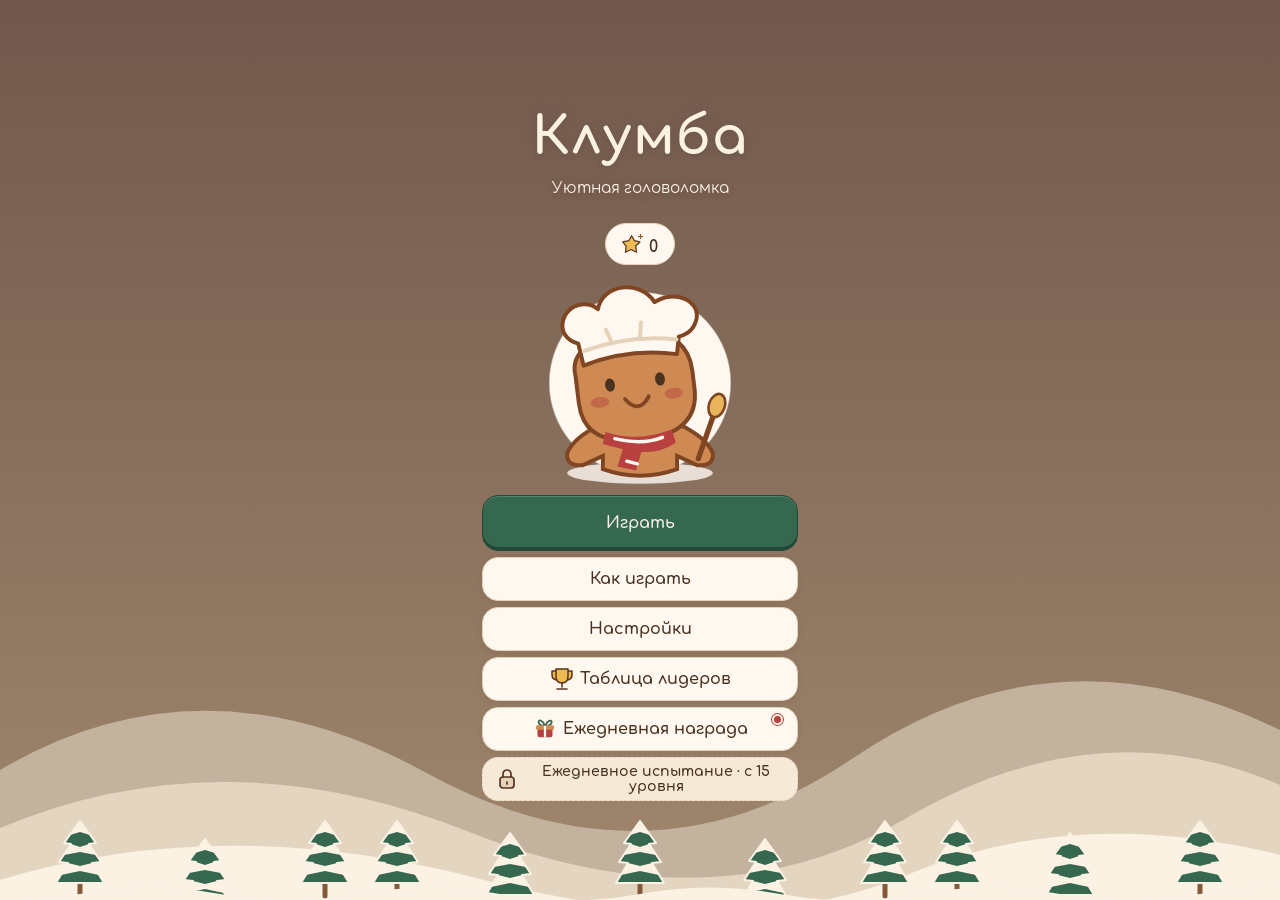
==== index.html @ c5d68493 "Stamp asset version" ====
<!doctype html>
<html lang="ru">
<head>
<meta charset="utf-8">
<meta name="viewport" content="width=device-width, initial-scale=1, maximum-scale=1, user-scalable=no, viewport-fit=cover">
<title>Клумба: цветочная головоломка</title>
<link rel="stylesheet" href="css/style.css?v=20261118-1413">
<link rel="stylesheet" href="css/winter-ornaments.css?v=20261118-1413">
<link rel="stylesheet" href="css/winter-popups.css?v=20261118-1413">
<link rel="stylesheet" href="css/daily-gift.css?v=20261118-1413">
<link rel="stylesheet" href="css/winter-win.css?v=20261118-1413">
</head>
<body>
<div id="app">
  <div class="ambient-particles" id="ambientParticles" aria-hidden="true"></div>
  <div class="winter-decor" id="winterDecor" aria-hidden="true">
    <div class="snow-drift"></div>
    <svg class="fir-tree fir-tree-left" viewBox="0 0 48 72">
      <rect x="21" y="60" width="6" height="12" fill="#6b4a33"/>
      <path d="M24 6 L40 30 L32 30 L44 50 L34 50 L46 64 L2 64 L14 50 L4 50 L16 30 L8 30 Z" fill="#3f7a52"/>
      <circle cx="18" cy="34" r="2.2" fill="#fbf2e4"/>
      <circle cx="30" cy="44" r="2.2" fill="#fbf2e4"/>
      <circle cx="14" cy="52" r="2.2" fill="#fbf2e4"/>
      <circle cx="34" cy="56" r="2.2" fill="#fbf2e4"/>
    </svg>
    <svg class="fir-tree fir-tree-right" viewBox="0 0 48 72">
      <rect x="21" y="60" width="6" height="12" fill="#6b4a33"/>
      <path d="M24 6 L40 30 L32 30 L44 50 L34 50 L46 64 L2 64 L14 50 L4 50 L16 30 L8 30 Z" fill="#3f7a52"/>
      <circle cx="30" cy="34" r="2.2" fill="#fbf2e4"/>
      <circle cx="18" cy="44" r="2.2" fill="#fbf2e4"/>
      <circle cx="34" cy="52" r="2.2" fill="#fbf2e4"/>
      <circle cx="14" cy="56" r="2.2" fill="#fbf2e4"/>
    </svg>
  </div>
  <div class="screen loading-screen" id="loadingScreen">
    <div class="loading-mascot" id="loadingMascot" aria-hidden="true">
      <svg viewBox="0 0 48 40">
        <ellipse cx="24" cy="24" rx="18" ry="14" fill="#e0544f"/>
        <line x1="24" y1="11" x2="24" y2="37" stroke="#2a1f1c" stroke-width="2"/>
        <circle cx="16" cy="18" r="3" fill="#2a1f1c"/>
        <circle cx="32" cy="18" r="3" fill="#2a1f1c"/>
        <circle cx="16" cy="29" r="3" fill="#2a1f1c"/>
        <circle cx="32" cy="29" r="3" fill="#2a1f1c"/>
        <circle cx="24" cy="24" r="3" fill="#2a1f1c"/>
        <circle cx="24" cy="10" r="9" fill="#2a1f1c"/>
        <circle cx="20" cy="8" r="1.6" fill="#fdf6ee"/>
        <circle cx="28" cy="8" r="1.6" fill="#fdf6ee"/>
        <path d="M16 2 Q12 -2 10 2" stroke="#2a1f1c" stroke-width="1.5" fill="none" stroke-linecap="round"/>
        <path d="M32 2 Q36 -2 38 2" stroke="#2a1f1c" stroke-width="1.5" fill="none" stroke-linecap="round"/>
      </svg>
    </div>
    <h1 class="loading-title" id="loadingTitle"></h1>
    <div class="loading-pulse" aria-hidden="true"><span></span><span></span><span></span></div>
    <p class="visually-hidden" id="loadingStatusText"></p>
  </div>
  <div class="screen menu-screen" id="menuScreen" hidden>
    <svg class="winter-menu-landscape" viewBox="0 0 390 164" preserveAspectRatio="xMidYMax meet" aria-hidden="true">
        <defs><symbol id="winter-menu-fir" viewBox="0 0 90 126"><path d="M39 104h13v19H39Z" fill="var(--crust)"/>
    <path d="M45 2q5 0 9 11l17 28q5 9-7 9l15 23q5 8-6 8l14 21q5 12-11 14H14q-16-2-11-14l14-21Q6 81 11 73l15-23q-12 0-7-9l17-28q4-11 9-11Z" fill="var(--pine)"/>
    <path d="M39 15q7-15 14 0l12 21q-7 3-15-3-6-5-13 1-7 5-12 3Zm-19 49q11 6 23-1t27 1l5 9q-12 1-22-3-7-2-14 3-13 6-24 1Zm-7 30q14 5 28-1 12-6 23-3 8 3 14 3l6 11q-10 1-21-4-8-3-18 1-21 9-36 2Z" fill="var(--snow)"/></symbol></defs>
        <path d="M0 102Q70 74 148 115t242-20v69H0Z" fill="var(--snow-shadow)"/>
        <use href="#winter-menu-fir" x="8" y="20" width="84" height="117"/>
        <use href="#winter-menu-fir" x="303" y="5" width="73" height="114"/>
        <path d="M0 135q86-26 179 0t211-13v42H0Z" fill="var(--snow)"/>
      </svg>
    <div class="menu-card">
      <div class="menu-mascot" id="menuMascot" aria-hidden="true">
        <svg viewBox="0 0 48 40">
          <ellipse cx="24" cy="24" rx="18" ry="14" fill="#e0544f"/>
          <line x1="24" y1="11" x2="24" y2="37" stroke="#2a1f1c" stroke-width="2"/>
          <circle cx="16" cy="18" r="3" fill="#2a1f1c"/>
          <circle cx="32" cy="18" r="3" fill="#2a1f1c"/>
          <circle cx="16" cy="29" r="3" fill="#2a1f1c"/>
          <circle cx="32" cy="29" r="3" fill="#2a1f1c"/>
          <circle cx="24" cy="24" r="3" fill="#2a1f1c"/>
          <circle cx="24" cy="10" r="9" fill="#2a1f1c"/>
          <circle cx="20" cy="8" r="1.6" fill="#fdf6ee"/>
          <circle cx="28" cy="8" r="1.6" fill="#fdf6ee"/>
          <path d="M16 2 Q12 -2 10 2" stroke="#2a1f1c" stroke-width="1.5" fill="none" stroke-linecap="round"/>
          <path d="M32 2 Q36 -2 38 2" stroke="#2a1f1c" stroke-width="1.5" fill="none" stroke-linecap="round"/>
        </svg>
      </div>
      <h1 class="menu-title" id="menuTitle"></h1>
      <p class="menu-subtitle" id="menuSubtitle"></p>
      <button class="menu-button menu-play-button" id="playButton" type="button"></button>
      <button class="menu-button menu-secondary-button" id="howToPlayButton" type="button"></button>
      <button class="menu-button menu-secondary-button" id="menuSettingsButton" type="button"></button>
      <button class="menu-button menu-secondary-button checkin-menu-button" id="dailyCheckinButton" type="button">
        <svg class="winter-menu-gift" viewBox="0 0 32 32" aria-hidden="true"><path d="M16 12C5 12 6 2 11 5c2 1 4 4 5 7 2-4 3-6 6-7 5-1 4 7-6 7" fill="none" stroke="var(--pine)" stroke-width="2.4"/><rect x="6" y="14" width="20" height="13" rx="3" fill="var(--berry)"/><rect x="4" y="11" width="24" height="6" rx="2" fill="var(--cookie)"/><path d="M16 12v15" stroke="var(--panel)" stroke-width="3"/></svg>
        <span id="dailyCheckinLabel"></span>
        <span class="checkin-dot-badge" id="checkinBadge" hidden></span>
      </button>
      <button class="menu-button menu-daily-button" id="dailyChallengeButton" type="button" disabled hidden>
        <svg class="lock-icon" viewBox="0 0 24 24" fill="none" stroke="currentColor" stroke-width="2" stroke-linecap="round" stroke-linejoin="round" aria-hidden="true">
          <rect x="5" y="11" width="14" height="9" rx="2"/>
          <path d="M8 11V7a4 4 0 0 1 8 0v4"/>
        </svg>
        <span id="dailyChallengeCaption"></span>
      </button>
    </div>
  </div>
  <div class="screen game-screen" id="gameScreen" hidden>
  <header class="topbar">
    <button class="icon-button back-button" id="backButton" type="button">
      <svg viewBox="0 0 24 24" fill="none" stroke="currentColor" stroke-width="2.5" stroke-linecap="round" stroke-linejoin="round"><path d="M15 6l-6 6 6 6"/></svg>
    </button>
    <div class="topbar-center">
      <div class="pill level-pill" id="levelIndicator"></div>
      <div class="pill score-pill">
        <svg class="leaf-icon" viewBox="0 0 24 24" aria-hidden="true"><path d="M4 20C4 11 11 4 20 4C20 13 13 20 4 20Z"/><path d="M4 20L14 10" stroke="#16311f" stroke-width="1.4" fill="none" stroke-linecap="round"/></svg>
        <span id="scoreDisplay"></span>
      </div>
    </div>
    <div class="topbar-right">
      <div class="lives" id="livesContainer"></div>
      <button class="icon-button settings-button" id="settingsButton" type="button">
        <svg viewBox="0 0 24 24" fill="none" stroke="currentColor" stroke-width="2" stroke-linecap="round" stroke-linejoin="round"><circle cx="12" cy="12" r="3"/><path d="M19.4 15a1.65 1.65 0 0 0 .33 1.82l.06.06a2 2 0 1 1-2.83 2.83l-.06-.06a1.65 1.65 0 0 0-1.82-.33 1.65 1.65 0 0 0-1 1.51V21a2 2 0 1 1-4 0v-.09A1.65 1.65 0 0 0 9 19.4a1.65 1.65 0 0 0-1.82.33l-.06.06a2 2 0 1 1-2.83-2.83l.06-.06A1.65 1.65 0 0 0 4.6 15a1.65 1.65 0 0 0-1.51-1H3a2 2 0 1 1 0-4h.09A1.65 1.65 0 0 0 4.6 9a1.65 1.65 0 0 0-.33-1.82l-.06-.06a2 2 0 1 1 2.83-2.83l.06.06A1.65 1.65 0 0 0 9 4.6a1.65 1.65 0 0 0 1-1.51V3a2 2 0 1 1 4 0v.09a1.65 1.65 0 0 0 1 1.51 1.65 1.65 0 0 0 1.82-.33l.06-.06a2 2 0 1 1 2.83 2.83l-.06.06A1.65 1.65 0 0 0 19.4 9a1.65 1.65 0 0 0 1.51 1H21a2 2 0 1 1 0 4h-.09a1.65 1.65 0 0 0-1.51 1z"/></svg>
      </button>
    </div>
  </header>
  <div class="milestone-banner" id="milestoneBanner" hidden>
    <span class="milestone-banner-title" id="milestoneBannerTitle"></span>
    <span class="milestone-banner-caption" id="milestoneBannerCaption"></span>
  </div>
  <div class="rules-area" id="rulesArea">
    <button class="rules-help-button" id="rulesHelpButton" type="button" hidden>?</button>
    <section class="rules-bar" id="rulesBar">
      <button class="overlay-close-button rules-popup-close" id="rulesCloseButton" type="button" hidden></button>
      <h2 class="rules-popup-title" id="rulesPopupTitle" hidden></h2>
      <div class="rule-card">
        <div class="rule-diagram">
          <div class="rule-cell bed x"><span class="mark-x"></span></div>
          <div class="rule-cell bed x"><span class="mark-x"></span></div>
          <div class="rule-cell bed x"><span class="mark-x"></span></div>
          <div class="rule-cell bed x"><span class="mark-x"></span></div>
          <div class="rule-cell bed flower"><span class="dot"></span></div>
          <div class="rule-cell"></div>
          <div class="rule-cell bed x"><span class="mark-x"></span></div>
          <div class="rule-cell"></div>
          <div class="rule-cell"></div>
        </div>
        <p class="rule-text" id="ruleTextBed"></p>
      </div>
      <div class="rule-card">
        <div class="rule-diagram">
          <div class="rule-cell x"><span class="mark-x"></span></div>
          <div class="rule-cell flower"><span class="dot"></span></div>
          <div class="rule-cell x"><span class="mark-x"></span></div>
          <div class="rule-cell"></div>
          <div class="rule-cell x"><span class="mark-x"></span></div>
          <div class="rule-cell"></div>
          <div class="rule-cell"></div>
          <div class="rule-cell x"><span class="mark-x"></span></div>
          <div class="rule-cell"></div>
        </div>
        <p class="rule-text" id="ruleTextRowCol"></p>
      </div>
      <div class="rule-card">
        <div class="rule-diagram">
          <div class="rule-cell x"><span class="mark-x"></span></div>
          <div class="rule-cell x"><span class="mark-x"></span></div>
          <div class="rule-cell x"><span class="mark-x"></span></div>
          <div class="rule-cell x"><span class="mark-x"></span></div>
          <div class="rule-cell flower"><span class="dot"></span></div>
          <div class="rule-cell x"><span class="mark-x"></span></div>
          <div class="rule-cell x"><span class="mark-x"></span></div>
          <div class="rule-cell x"><span class="mark-x"></span></div>
          <div class="rule-cell x"><span class="mark-x"></span></div>
        </div>
        <p class="rule-text" id="ruleTextTouch"></p>
      </div>
    </section>
  </div>
  <div class="bed-tracker" id="bedTracker"></div>
  <div class="helpers-row" id="helpersRow">
    <div class="helper-item">
      <button class="helper-button" id="helperButtonFinder" data-helper="finder" type="button">
        <span class="helper-icon" id="helperIconFinder" aria-hidden="true"></span>
        <span class="helper-charge-badge" id="helperBadgeFinder"></span>
      </button>
      <span class="helper-lock-caption" id="helperLockCaptionFinder" hidden></span>
    </div>
    <div class="helper-item">
      <button class="helper-button" id="helperButtonRandom" data-helper="random" type="button">
        <span class="helper-icon" id="helperIconRandom" aria-hidden="true"></span>
        <span class="helper-charge-badge" id="helperBadgeRandom"></span>
      </button>
      <span class="helper-lock-caption" id="helperLockCaptionRandom" hidden></span>
    </div>
    <div class="helper-item">
      <button class="helper-button" id="helperButtonSnowman" data-helper="snowman" type="button">
        <span class="helper-icon" id="helperIconSnowman" aria-hidden="true"></span>
        <span class="helper-charge-badge" id="helperBadgeSnowman"></span>
      </button>
      <span class="helper-lock-caption" id="helperLockCaptionSnowman" hidden></span>
    </div>
  </div>
  <main class="board-wrap">
    <div class="board" id="board"></div>
  </main>
  </div>
  <div class="overlay winter-plaque-overlay" id="winOverlay" hidden>
    <div class="overlay-card winter-plaque winter-win">
      <div class="cell-mark win-flower" id="winFlower"></div>
      <h2 id="winTitle"></h2>
      <div class="stars" id="starsContainer"></div>
      <p class="rank-title" id="rankTitle"></p>
      <p id="winMessage"></p>
      <p class="best-time" id="bestTimeLine"></p>
      <div class="reward-badge" id="milestoneRewardBadge" hidden>
        <span class="helper-reward-icons" id="milestoneRewardIcons"></span>
        <span id="milestoneRewardAmount"></span>
      </div>
      <button class="winter-plaque-primary" id="nextLevelButton" type="button"></button>
    </div>
  </div>
  <div class="overlay winter-plaque-overlay" id="failOverlay" hidden>
    <div class="overlay-card winter-plaque winter-lose">
      <div class="winter-spent-decoration" aria-hidden="true"><span></span><span></span><span></span></div>
      <h2 id="failTitle"></h2>
      <p id="failMessage"></p>
      <button class="winter-plaque-primary" id="retryButton" type="button"></button>
    </div>
  </div>
  <div class="overlay settings-overlay winter-plaque-overlay" id="settingsOverlay" hidden>
    <div class="overlay-card settings-card winter-plaque">
      <h2 id="settingsTitleText"></h2>
      <div class="settings-row">
        <span class="settings-row-label" id="themeLabelText"></span>
        <div class="theme-switch" id="themeSwitch" role="group">
          <button class="theme-option" id="themeWinterButton" type="button" data-theme-id="winter"></button>
          <button class="theme-option" id="themeGardenButton" type="button" data-theme-id="garden"></button>
        </div>
      </div>
      <div class="settings-row">
        <span class="settings-row-label" id="patternsToggleLabelText"></span>
        <button class="toggle-switch" id="patternsToggle" type="button" aria-pressed="false"><span class="toggle-knob"></span></button>
      </div>
      <div class="settings-row">
        <span class="settings-row-label" id="reduceMotionLabelText"></span>
        <button class="toggle-switch" id="reduceMotionToggle" type="button" aria-pressed="false"><span class="toggle-knob"></span></button>
      </div>
      <div class="settings-row">
        <div class="settings-row-text">
          <span class="settings-row-label" id="vibrationLabelText"></span>
          <span class="settings-row-note" id="vibrationUnsupportedNote" hidden></span>
        </div>
        <button class="toggle-switch" id="vibrationToggle" type="button" aria-pressed="true"><span class="toggle-knob"></span></button>
      </div>
      <button class="replay-tutorial-button winter-plaque-primary" id="replayTutorialButton" type="button"></button>
      <button class="overlay-close-button" id="settingsCloseButton" type="button"></button>
    </div>
  </div>
  <div class="overlay checkin-overlay winter-plaque-overlay" id="checkinOverlay" hidden>
    <div class="overlay-card checkin-card winter-plaque">
      <h2 id="checkinTitle"></h2>
      <div class="checkin-days" id="checkinDaysRow"></div>
      <p class="checkin-streak-line" id="checkinCurrentStreakText"></p>
      <p class="checkin-streak-line" id="checkinBestStreakText"></p>
      <div class="reward-badge" id="checkinClaimReward" hidden>
        <span class="helper-reward-icons" id="checkinClaimRewardIcons"></span>
        <span id="checkinClaimRewardAmount"></span>
      </div>
      <button class="winter-plaque-primary" id="checkinClaimButton" type="button"></button>
      <button class="overlay-close-button" id="checkinCloseButton" type="button"></button>
    </div>
  </div>
  <div class="overlay tutorial-overlay winter-plaque-overlay" id="tutorialOverlay" hidden>
    <div class="tutorial-card winter-plaque" id="tutorialPlay">
      <div class="tutorial-board-wrap">
        <div class="board tutorial-board" id="tutorialBoard"></div>
        <div class="tutorial-hand" id="tutorialHand" hidden></div>
      </div>
      <div class="tutorial-mascot-row">
        <div class="tutorial-mascot" id="tutorialMascot" aria-hidden="true">
          <svg viewBox="0 0 48 40">
            <ellipse cx="24" cy="24" rx="18" ry="14" fill="#e0544f"/>
            <line x1="24" y1="11" x2="24" y2="37" stroke="#2a1f1c" stroke-width="2"/>
            <circle cx="16" cy="18" r="3" fill="#2a1f1c"/>
            <circle cx="32" cy="18" r="3" fill="#2a1f1c"/>
            <circle cx="16" cy="29" r="3" fill="#2a1f1c"/>
            <circle cx="32" cy="29" r="3" fill="#2a1f1c"/>
            <circle cx="24" cy="24" r="3" fill="#2a1f1c"/>
            <circle cx="24" cy="10" r="9" fill="#2a1f1c"/>
            <circle cx="20" cy="8" r="1.6" fill="#fdf6ee"/>
            <circle cx="28" cy="8" r="1.6" fill="#fdf6ee"/>
            <path d="M16 2 Q12 -2 10 2" stroke="#2a1f1c" stroke-width="1.5" fill="none" stroke-linecap="round"/>
            <path d="M32 2 Q36 -2 38 2" stroke="#2a1f1c" stroke-width="1.5" fill="none" stroke-linecap="round"/>
          </svg>
        </div>
        <p class="tutorial-bubble" id="tutorialBubble"></p>
      </div>
    </div>
    <div class="overlay-card tutorial-final winter-plaque" id="tutorialFinal" hidden>
      <h2 id="tutorialFinalTitle"></h2>
      <p id="tutorialFinalText"></p>
      <button class="winter-plaque-primary" id="tutorialGotItButton" type="button"></button>
    </div>
  </div>
</div>
<script src="/sdk.js"></script>
<script src="js/i18n.js?v=20261118-1413"></script>
<script src="js/platform.js?v=20261118-1413"></script>
<script src="js/audio.js?v=20261118-1413"></script>
<script src="js/themes.js?v=20261118-1413"></script>
<script src="js/rng.js?v=20261118-1413"></script>
<script src="js/grid.js?v=20261118-1413"></script>
<script src="js/rules.js?v=20261118-1413"></script>
<script src="js/solver.js?v=20261118-1413"></script>
<script src="js/generator.js?v=20261118-1413"></script>
<script src="js/levelstart.js?v=20261118-1413"></script>
<script src="js/helpers.js?v=20261118-1413"></script>
<script src="js/state.js?v=20261118-1413"></script>
<script src="js/menu.js?v=20261118-1413"></script>
<script src="js/checkin.js?v=20261118-1413"></script>
<script src="js/daily-challenge.js?v=20261118-1413"></script>
<script src="js/yandex.js?v=20261118-1413"></script>
<script src="js/router.js?v=20261118-1413"></script>
<script src="js/render.js?v=20261118-1413"></script>
<script src="js/input.js?v=20261118-1413"></script>
<script src="js/tutorial.js?v=20261118-1413"></script>
<script src="js/zoomguard.js?v=20261118-1413"></script>
<script src="js/main.js?v=20261118-1413"></script>
</body>
</html>
---- css/style.css ----
/* =====================================================================
   iOS/WebKit double-tap-zoom bug fix - ONE isolated block, kept at the
   top of this file on purpose. Everything else in css/ is the design
   agent's; no other touch-action/-webkit-user-select/-webkit-touch-callout
   rule should be added anywhere else in this file - this block is
   deliberately the single place they live (audited: no existing rule
   below sets touch-action to auto or any pan-*/pinch-zoom value that
   could re-enable zoom on a more specific selector - the only other
   touch-action values in this file are 'manipulation' on various buttons
   and 'none' on .board/.cell, both of which this block is compatible
   with/already assumes).

   touch-action: manipulation disables the browser's native double-tap-
   to-zoom gesture (and the legacy ~300ms tap delay) while still allowing
   normal panning/scrolling, so it never blocks a popup that needs to
   scroll. Set on html/body/#app/.screen, it becomes the EFFECTIVE MINIMUM
   for every descendant via the CSS touch-action ancestor-intersection
   rule (the "used value" for a hit-tested element is the intersection of
   its own computed touch-action and every ancestor's - a descendant can
   only restrict further, it can never loosen what an ancestor already
   disallowed). That means this alone already covers the board's own
   frame/gap padding, the top bar, rules cards, helper buttons, the menu,
   the loading screen, and every overlay - not just .board/.cell, which
   keep their own stronger touch-action: none, unchanged, elsewhere in
   this file.

   CSS alone is not reliable enough on iOS Safari-engine browsers to stop
   double-tap-zoom (a long-standing WebKit quirk, worse still in
   third-party WKWebView wrappers like Yandex Browser on iOS) - see
   js/main.js for the document-level gesturestart/gesturechange/gestureend
   (pinch) guard and the document-level, capture-phase touchend
   (double-tap) guard that make up the rest of the fix.

   -webkit-touch-callout/-webkit-user-select stop the long-press "callout"
   menu and stray text selection on the board, every button, and every
   overlay popup. */
html, body, #app, .screen {
  touch-action: manipulation;
}

.board, .cell, button, .overlay {
  -webkit-touch-callout: none;
  -webkit-user-select: none;
}

@font-face {
  font-family: 'Comfortaa';
  src: url('../fonts/Comfortaa.ttf') format('truetype');
  font-style: normal;
  font-weight: 300 700;
  font-display: swap;
}

:root {
  --font-ui: 'Segoe UI', 'Trebuchet MS', sans-serif;
  --bg-top: #16271c;
  --bg-bottom: #0a140e;
  --ink: #e9f1e7;
  --ink-soft: #9db3a1;
  --panel: #1d3426;
  --panel-soft: #28422f;
  --panel-border: #34503c;
  --accent: #4caf6e;
  --accent-ink: #11271a;
  --accent-glow: rgba(76, 175, 110, 0.55);

  --mark-ink: #233226;
  --mark-wrong: #e0574f;
  --mark-wrong-bg: rgba(224, 87, 79, 0.18);

  --drop-color: #5fc2e0;
  --drop-glow: rgba(95, 194, 224, 0.65);
  --drop-empty: #3a4f44;

  --pollen-color: #ffd866;
  --flower-center: #ffe17a;
  /* Decoupled from --pollen-color so a theme can re-color the ambient-mote
     glow, the check-in notification dot, and the "Perfect!" text
     independently of the mote's own fill - garden leaves all three pointed
     straight at --pollen-color (today's exact look), a light theme can't. */
  --particle-glow: var(--pollen-color);
  --notification-dot-color: var(--pollen-color);
  --result-perfect-color: var(--pollen-color);
  --star-filled-fill: #f2b705;
  --star-filled-stroke: #d99a2b;

  --overlay-scrim: rgba(7, 13, 9, 0.6);
  --board-frame: #0f1d14;
  /* The garden theme leaves this at the plain frame color; a theme can
     override it with something fancier (e.g. the winter candy-cane rim). */
  --board-frame-bg: var(--board-frame);

  --region-0: #c97b84;
  --region-1: #6f9bc4;
  --region-2: #cdb15a;
  --region-3: #6fb08a;
  --region-4: #a888c9;
  --region-5: #cc8c5c;
  --region-6: #5cb3a8;
  --region-7: #c47bb0;

  --radius-sm: 6px;
  --radius-md: 10px;
  --radius-lg: 16px;
  --radius-pill: 999px;

  --shadow-sm: 0 2px 6px rgba(0, 0, 0, 0.25);
  --shadow-md: 0 6px 16px rgba(0, 0, 0, 0.3);
  --shadow-lg: 0 10px 30px rgba(0, 0, 0, 0.4);
  --shadow-inset: inset 0 3px 6px rgba(0, 0, 0, 0.35);

  /* "Candy tile" bevel: soft top highlight + a chunky ~3px lower edge +
     a gentle drop shadow. Pressing swaps in the "-pressed" edge/shadow
     and the tile shifts down by --tile-press-shift to match. */
  --tile-highlight: inset 0 2px 0 rgba(250, 245, 230, 0.18);
  --tile-edge: inset 0 -3px 0 rgba(0, 0, 0, 0.24);
  --tile-edge-pressed: inset 0 -1px 0 rgba(0, 0, 0, 0.16);
  --tile-shadow: 0 2px 4px rgba(0, 0, 0, 0.22);
  --tile-shadow-pressed: 0 1px 2px rgba(0, 0, 0, 0.18);
  --tile-press-shift: 2px;
  --tile-lock-ring: inset 0 0 0 3px rgba(250, 245, 230, 0.4);
  /* Extra translucent veneer layered over the tile - invisible (zero
     spread) by default; a theme can override it (e.g. winter's icy sheen). */
  --tile-sheen: inset 0 0 0 0 rgba(0, 0, 0, 0);

  --dur-fast: 0.1s;
  --dur-base: 0.25s;
  --dur-slow: 0.5s;
  --dur-amb: 16s;
  --dur-fade: 0.3s;

  --ease-spring: cubic-bezier(0.34, 1.56, 0.64, 1);
  --ease-out: cubic-bezier(0.22, 1, 0.36, 1);
}

* {
  box-sizing: border-box;
}

html, body {
  margin: 0;
  padding: 0;
  height: 100%;
  overflow: hidden;
  background: linear-gradient(160deg, var(--bg-top) 0%, var(--bg-bottom) 70%);
  color: var(--ink);
  font-family: var(--font-ui);
  overscroll-behavior: contain;
}

html[data-theme="winter"] {
  --font-ui: 'Comfortaa', 'Segoe UI', 'Trebuchet MS', sans-serif;
}

html[data-theme="winter"] button {
  font-family: var(--font-ui);
}

#app {
  position: relative;
  display: flex;
  flex-direction: column;
  height: 100vh;
  height: 100dvh;
  align-items: stretch;
}

.ambient-particles {
  position: fixed;
  inset: 0;
  overflow: hidden;
  pointer-events: none;
  z-index: -1;
}

.particle {
  position: absolute;
  bottom: -5%;
  width: var(--size, 5px);
  height: var(--size, 5px);
  border-radius: 50%;
  background: var(--pollen-color);
  opacity: 0;
  box-shadow: 0 0 6px var(--particle-glow);
  animation: particle-float var(--dur, 18s) linear infinite;
  animation-delay: var(--delay, 0s);
}

@keyframes particle-float {
  0% { transform: translate(0, 0); opacity: 0; }
  10% { opacity: 0.8; }
  90% { opacity: 0.5; }
  100% { transform: translate(var(--drift, 20px), -110vh); opacity: 0; }
}

/* Winter reuses the exact same particle system/count/reduce-motion gating,
   just falling instead of rising - snow motes instead of drifting pollen. */
html[data-theme="winter"] .particle {
  bottom: auto;
  top: -5%;
  animation-name: particle-float-down;
}

@keyframes particle-float-down {
  0% { transform: translate(0, 0); opacity: 0; }
  10% { opacity: 0.8; }
  90% { opacity: 0.5; }
  100% { transform: translate(var(--drift, 20px), 110vh); opacity: 0; }
}

html.reduce-motion .ambient-particles {
  display: none;
}

@media (prefers-reduced-motion: reduce) {
  .ambient-particles {
    display: none;
  }
}

/* Winter-only decor: a snow drift along the bottom edge and two small fir
   trees in the lower corners. Purely decorative (behind the UI, like
   .ambient-particles above) and static markup in index.html - this block
   just controls when it's visible. Hidden whenever vertical space is short
   (landscape, or a generally short viewport) so it can never overlap the
   board/controls or force extra scroll. */
.winter-decor {
  position: fixed;
  inset: 0;
  overflow: hidden;
  pointer-events: none;
  z-index: -1;
  display: none;
}

html[data-theme="winter"] .winter-decor {
  display: block;
}

/* Needs to match (not beat) the specificity of the "show for winter" rule
   above, since it's meant to override it in this narrower case - a plain
   `.winter-decor { display: none }` here would lose to that rule's
   attribute-selector specificity regardless of source order. */
@media (max-height: 700px), (orientation: landscape) {
  html[data-theme="winter"] .winter-decor {
    display: none;
  }
}

.snow-drift {
  position: absolute;
  left: 0;
  right: 0;
  bottom: -14px;
  height: 46px;
  opacity: 0.9;
  background:
    radial-gradient(circle at 8% 60%, var(--pollen-color) 0 24px, transparent 25px),
    radial-gradient(circle at 28% 48%, var(--pollen-color) 0 28px, transparent 29px),
    radial-gradient(circle at 50% 58%, var(--pollen-color) 0 22px, transparent 23px),
    radial-gradient(circle at 72% 48%, var(--pollen-color) 0 28px, transparent 29px),
    radial-gradient(circle at 92% 60%, var(--pollen-color) 0 24px, transparent 25px);
}

.fir-tree {
  position: absolute;
  bottom: 0;
  width: 54px;
  height: 80px;
  opacity: 0.92;
}

.fir-tree-left {
  left: 2px;
}

.fir-tree-right {
  right: 2px;
}

.visually-hidden {
  position: absolute;
  width: 1px;
  height: 1px;
  overflow: hidden;
  clip: rect(0 0 0 0);
  white-space: nowrap;
}

.screen {
  display: flex;
  flex-direction: column;
  flex: 1;
  min-height: 0;
}

.screen[hidden] {
  display: none;
}

.loading-screen,
.menu-screen {
  align-items: center;
  justify-content: center;
  gap: 0.5rem;
}

.loading-screen {
  opacity: 1;
  transition: opacity var(--dur-fade) var(--ease-out);
}

.loading-screen.screen-fade-out {
  opacity: 0;
  pointer-events: none;
}

html.reduce-motion .loading-screen {
  transition: none;
}

.loading-mascot,
.menu-mascot {
  width: 96px;
  height: 80px;
}

.loading-mascot svg,
.menu-mascot svg {
  width: 100%;
  height: 100%;
}

.loading-title {
  margin: 0;
  color: var(--ink);
  font-size: 1.6rem;
  letter-spacing: 0.02em;
}

.loading-pulse {
  display: flex;
  gap: 0.4rem;
  margin-top: 0.5rem;
}

.loading-pulse span {
  width: 9px;
  height: 9px;
  border-radius: 50%;
  background: var(--accent);
  box-shadow: 0 0 6px var(--accent-glow);
  animation: loading-pulse-bounce 1s ease-in-out infinite;
}

.loading-pulse span:nth-child(2) { animation-delay: 0.15s; }
.loading-pulse span:nth-child(3) { animation-delay: 0.3s; }

@keyframes loading-pulse-bounce {
  0%, 100% { transform: scale(0.7); opacity: 0.5; }
  50% { transform: scale(1.15); opacity: 1; }
}

html.reduce-motion .loading-pulse span {
  animation: none;
  opacity: 0.8;
}

.menu-card {
  display: flex;
  flex-direction: column;
  align-items: center;
  gap: 0.6rem;
  width: 100%;
  max-width: 320px;
  padding: 1rem;
}

.menu-title {
  margin: 0.3rem 0 0;
  color: var(--ink);
  font-size: 2rem;
  letter-spacing: 0.02em;
}

.menu-subtitle {
  margin: 0 0 1rem;
  color: var(--ink-soft);
  font-size: 0.95rem;
}

.menu-button {
  width: 100%;
  border-radius: var(--radius-pill);
  font-size: 1rem;
  font-weight: 600;
  padding: 0.7rem 1.4rem;
  cursor: pointer;
  touch-action: manipulation;
  min-height: 44px;
}

.menu-play-button {
  border: none;
  background: var(--accent);
  color: var(--accent-ink);
  box-shadow: var(--shadow-md);
}

.menu-secondary-button {
  border: 1px solid var(--panel-border);
  background: var(--panel);
  color: var(--ink);
}

.menu-daily-button {
  display: flex;
  align-items: center;
  justify-content: center;
  gap: 0.5rem;
  border: 1px dashed var(--panel-border);
  background: var(--panel-soft);
  color: var(--ink-soft);
  font-weight: 500;
  font-size: 0.88rem;
  cursor: default;
  opacity: 0.8;
}

.menu-daily-button .lock-icon {
  width: 18px;
  height: 18px;
  flex-shrink: 0;
}

.checkin-menu-button {
  position: relative;
}

.checkin-dot-badge {
  position: absolute;
  top: 6px;
  right: 14px;
  width: 9px;
  height: 9px;
  border-radius: 50%;
  /* Sits on the button's own --panel background: a near-white dot needs a
     tone that's actually visible against a light panel, not just the
     snow-mote color - see --notification-dot-color above. */
  background: var(--notification-dot-color);
  box-shadow: 0 0 5px var(--notification-dot-color);
}

.topbar {
  display: grid;
  grid-template-columns: auto 1fr auto;
  align-items: center;
  flex-shrink: 0;
  gap: 0.5rem;
  padding: 0.6rem 0.8rem;
}

.icon-button {
  width: 38px;
  height: 38px;
  flex-shrink: 0;
  border: 1px solid var(--panel-border);
  background: var(--panel);
  color: var(--ink);
  border-radius: 50%;
  display: flex;
  align-items: center;
  justify-content: center;
  cursor: pointer;
  touch-action: manipulation;
  box-shadow: var(--shadow-sm);
}

.icon-button svg {
  width: 20px;
  height: 20px;
}

.topbar-center {
  display: flex;
  flex-direction: column;
  align-items: center;
  gap: 0.3rem;
}

.topbar-right {
  display: flex;
  align-items: center;
  gap: 0.5rem;
}

.pill {
  background: var(--panel);
  border: 1px solid var(--panel-border);
  border-radius: var(--radius-pill);
  padding: 0.3rem 0.85rem;
  font-size: 0.9rem;
  box-shadow: var(--shadow-sm);
}

.level-pill {
  color: var(--ink);
  font-weight: 600;
}

.score-pill {
  display: flex;
  align-items: center;
  gap: 0.35rem;
  color: var(--ink);
  font-weight: 600;
  padding: 0.2rem 0.75rem 0.2rem 0.55rem;
}

.leaf-icon {
  width: 15px;
  height: 15px;
  fill: var(--accent);
  flex-shrink: 0;
}

.lives {
  display: flex;
  gap: 0.3rem;
}

.lives svg {
  width: 1.6rem;
  height: 1.6rem;
}

.lives .drop-filled {
  fill: var(--drop-color);
  stroke: var(--drop-color);
  stroke-width: 1.5;
  filter: drop-shadow(0 0 4px var(--drop-glow));
}

.lives .drop-empty {
  fill: none;
  stroke: var(--drop-empty);
  stroke-width: 4;
}

@keyframes drop-pop-fade {
  0% { transform: scale(1); opacity: 1; }
  35% { transform: scale(1.35); opacity: 1; }
  100% { transform: scale(0.5); opacity: 0; }
}

.lives .drop-losing {
  animation: drop-pop-fade 0.45s ease-in forwards;
}

.rules-area {
  display: flex;
  justify-content: center;
  flex-shrink: 0;
}

.rules-help-button {
  width: 34px;
  height: 34px;
  margin: 0.2rem 0;
  border-radius: 50%;
  border: 1px solid var(--panel-border);
  background: var(--panel);
  color: var(--ink);
  font-weight: 700;
  font-size: 1rem;
  cursor: pointer;
  touch-action: manipulation;
  box-shadow: var(--shadow-sm);
}

.rules-bar {
  display: flex;
  flex-shrink: 0;
  flex-wrap: wrap;
  justify-content: center;
  gap: 0.5rem;
  /* Horizontal padding matches .board-wrap's side padding, so the bar never
     reaches wider than the board below it. */
  padding: 0.3rem 0.5rem;
  max-width: 100%;
}

.rules-bar[hidden] {
  display: none;
}

.rules-bar:not(.popup-mode) {
  /* Force the bar to take exactly the available row width (rather than the
     fit-content width of its unwrapped children) so it can never grow past
     the viewport; .rule-card's flex:1 1 0 below then shares that width. */
  width: 100%;
}

.rules-bar.popup-mode {
  position: fixed;
  inset: 0;
  align-content: center;
  background: var(--overlay-scrim);
  padding: 1.5rem 1rem;
  z-index: 25;
}

.rules-bar:not(.popup-mode) .rules-popup-close,
.rules-bar:not(.popup-mode) .rules-popup-title {
  display: none;
}

.rules-popup-title {
  flex-basis: 100%;
  text-align: center;
  margin: 0 0 0.25rem;
  color: var(--ink);
}

.rule-card {
  display: flex;
  align-items: center;
  gap: 0.5rem;
  background: var(--panel);
  border: 1px solid var(--panel-border);
  border-radius: var(--radius-md);
  padding: 0.35rem 0.6rem;
  max-width: 150px;
  box-shadow: var(--shadow-sm);
}

.rules-bar:not(.popup-mode) .rule-card {
  /* Three cards share the bar's width equally and shrink past their content
     size (min-width: 0 overrides the flex-item default of min-width: auto),
     so the text wraps instead of pushing the row wider than the viewport. */
  flex: 1 1 0;
  min-width: 0;
  max-width: none;
}

.rule-diagram {
  flex-shrink: 0;
  display: grid;
  grid-template-columns: repeat(3, 1fr);
  grid-template-rows: repeat(3, 1fr);
  gap: 2px;
  width: 36px;
  height: 36px;
}

.rule-cell {
  background: var(--panel-soft);
  border-radius: 3px;
  display: flex;
  align-items: center;
  justify-content: center;
}

.rule-cell.bed {
  background: var(--region-3);
}

.rule-cell .dot {
  width: 50%;
  height: 50%;
  border-radius: 50%;
  background: #d94f77;
}

.rule-cell .mark-x {
  position: relative;
  width: 55%;
  height: 55%;
}

.rule-cell .mark-x::before,
.rule-cell .mark-x::after {
  content: '';
  position: absolute;
  top: 50%;
  left: 0;
  width: 100%;
  height: 2px;
  background: var(--ink-soft);
}

.rule-cell .mark-x::before {
  transform: translateY(-50%) rotate(45deg);
}

.rule-cell .mark-x::after {
  transform: translateY(-50%) rotate(-45deg);
}

.rule-text {
  margin: 0;
  min-width: 0;
  overflow-wrap: break-word;
  font-size: 0.68rem;
  line-height: 1.2;
  color: var(--ink-soft);
}

.bed-tracker {
  display: flex;
  flex-shrink: 0;
  flex-wrap: wrap;
  justify-content: center;
  gap: 0.4rem;
  padding: 0.3rem 0.75rem;
}

.bed-icon {
  position: relative;
  width: 36px;
  height: 36px;
  border-radius: 24%;
  display: flex;
  align-items: center;
  justify-content: center;
}

.bed-icon .bed-icon-mark {
  width: 75%;
  height: 75%;
  opacity: 0;
  transform: scale(0.5);
  transition: opacity var(--dur-base) ease, transform var(--dur-base) ease;
}

.bed-icon.complete .bed-icon-mark {
  opacity: 1;
  transform: scale(1);
}

.helpers-row {
  display: flex;
  justify-content: center;
  gap: 0.75rem;
  flex-shrink: 0;
  padding: 0.3rem 0.75rem;
}

.helper-item {
  display: flex;
  flex-direction: column;
  align-items: center;
  gap: 0.2rem;
}

/* Round helper button, >=44px for touch. The icon inside (see .helper-icon
   below) is a TEMPORARY placeholder glyph - see js/render.js's
   helperIconFor(). */
.helper-button {
  position: relative;
  width: 48px;
  height: 48px;
  min-width: 44px;
  min-height: 44px;
  border-radius: 50%;
  border: 1px solid var(--panel-border);
  background: var(--panel);
  color: var(--ink);
  display: flex;
  align-items: center;
  justify-content: center;
  cursor: pointer;
  touch-action: manipulation;
  box-shadow: var(--shadow-sm);
}

.helper-button:disabled {
  cursor: not-allowed;
}

.helper-button.is-disabled {
  opacity: 0.45;
}

.helper-button.is-locked {
  filter: grayscale(0.7);
  opacity: 0.6;
}

.helper-icon {
  width: 56%;
  height: 56%;
  display: flex;
}

.helper-icon svg {
  width: 100%;
  height: 100%;
}

.helper-charge-badge {
  position: absolute;
  top: -4px;
  right: -4px;
  min-width: 19px;
  height: 19px;
  padding: 0 3px;
  border-radius: 50%;
  background: var(--accent);
  color: var(--accent-ink);
  font-size: 0.68rem;
  font-weight: 700;
  display: flex;
  align-items: center;
  justify-content: center;
  border: 2px solid var(--panel-soft);
}

.helper-charge-badge[hidden] {
  display: none;
}

.helper-button.is-disabled .helper-charge-badge {
  background: var(--panel-border);
  color: var(--ink-soft);
}

.helper-lock-caption {
  font-size: 0.65rem;
  font-weight: 700;
  color: var(--ink-soft);
}

.board-wrap {
  position: relative;
  flex: 1;
  min-height: 0;
  min-width: 0;
  display: flex;
  align-items: center;
  justify-content: center;
  padding: 0.5rem;
}

.board {
  display: grid;
  width: min(92vmin, 560px);
  aspect-ratio: 1 / 1;
  gap: 6px;
  background: var(--board-frame-bg);
  border-radius: var(--radius-lg);
  padding: 6px;
  box-shadow: var(--shadow-md);
  touch-action: none;
}

.cell {
  position: relative;
  border-radius: 24%;
  display: flex;
  align-items: center;
  justify-content: center;
  cursor: pointer;
  touch-action: none;
  user-select: none;
  transition: transform var(--dur-fast) var(--ease-spring), filter var(--dur-fast) var(--ease-out),
    box-shadow var(--dur-fast) var(--ease-out);
  overflow: hidden;
  box-shadow: var(--tile-highlight), var(--tile-edge), var(--tile-shadow), var(--tile-sheen);
}

.cell:active,
.cell.cell-sinking {
  transform: translateY(var(--tile-press-shift)) scale(0.97);
  filter: brightness(0.94);
  box-shadow: var(--tile-highlight), var(--tile-edge-pressed), var(--tile-shadow-pressed), var(--tile-sheen);
}

.cell.locked {
  cursor: default;
  box-shadow: var(--tile-highlight), var(--tile-edge), var(--tile-shadow), var(--tile-lock-ring), var(--tile-sheen);
}

.cell.locked:active {
  transform: none;
  filter: none;
  box-shadow: var(--tile-highlight), var(--tile-edge), var(--tile-shadow), var(--tile-lock-ring), var(--tile-sheen);
}

@keyframes cell-shake {
  10%, 90% { transform: translateX(-1px); }
  20%, 80% { transform: translateX(2px); }
  30%, 50%, 70% { transform: translateX(-5px); }
  40%, 60% { transform: translateX(5px); }
}

.cell.shake-once {
  animation: cell-shake 0.4s ease;
}

.cell.region-0, .bed-icon.region-0 { background-color: var(--region-0); }
.cell.region-1, .bed-icon.region-1 { background-color: var(--region-1); }
.cell.region-2, .bed-icon.region-2 { background-color: var(--region-2); }
.cell.region-3, .bed-icon.region-3 { background-color: var(--region-3); }
.cell.region-4, .bed-icon.region-4 { background-color: var(--region-4); }
.cell.region-5, .bed-icon.region-5 { background-color: var(--region-5); }
.cell.region-6, .bed-icon.region-6 { background-color: var(--region-6); }
.cell.region-7, .bed-icon.region-7 { background-color: var(--region-7); }

.cell-pattern {
  position: absolute;
  inset: 0;
  pointer-events: none;
  opacity: 0;
  transition: opacity 0.15s ease;
}

.board.patterns-on .cell-pattern {
  opacity: 0.35;
}

.pattern-0 { background-image: radial-gradient(circle, rgba(0,0,0,0.5) 10%, transparent 11%); background-size: 10px 10px; }
.pattern-1 { background-image: repeating-linear-gradient(45deg, rgba(0,0,0,0.45) 0 2px, transparent 2px 9px); }
.pattern-2 { background-image: repeating-linear-gradient(-45deg, rgba(0,0,0,0.45) 0 2px, transparent 2px 9px); }
.pattern-3 { background-image: repeating-linear-gradient(0deg, rgba(0,0,0,0.4) 0 2px, transparent 2px 9px); }
.pattern-4 { background-image: repeating-linear-gradient(90deg, rgba(0,0,0,0.4) 0 2px, transparent 2px 9px); }
.pattern-5 {
  background-image:
    repeating-linear-gradient(45deg, rgba(0,0,0,0.35) 0 1.5px, transparent 1.5px 9px),
    repeating-linear-gradient(-45deg, rgba(0,0,0,0.35) 0 1.5px, transparent 1.5px 9px);
}
.pattern-6 { background-image: radial-gradient(circle, rgba(0,0,0,0.45) 18%, transparent 19%); background-size: 16px 16px; }
.pattern-7 {
  background-image: repeating-conic-gradient(rgba(0,0,0,0.4) 0deg 90deg, transparent 90deg 180deg);
  background-size: 12px 12px;
}

.cell-mark {
  position: relative;
  width: 78%;
  height: 78%;
  display: flex;
  align-items: center;
  justify-content: center;
  color: var(--mark-ink);
}

.cell-mark svg {
  width: 100%;
  height: 100%;
}

@keyframes wave-appear {
  0% { opacity: 0; transform: scale(0.3); }
  100% { opacity: 1; transform: scale(1); }
}

.cell-mark.wave-appear {
  animation: wave-appear 0.25s ease-out both;
}

@keyframes mark-pop {
  0% { transform: scale(0.4); opacity: 0; }
  60% { transform: scale(1.15); opacity: 1; }
  100% { transform: scale(1); opacity: 1; }
}

.cell-mark.mark-pop {
  animation: mark-pop var(--dur-base) var(--ease-spring) both;
}

/* Generic "piece part" - any theme's piece art (rose petals, gingerbread
   body/icing pieces, ...) tags its pieces with this class to opt into the
   same staggered open/bloom animation below, each with its own
   animation-delay (set inline per piece by themes.js). */
.cell-mark .piece-part {
  transform-box: fill-box;
  transform-origin: 50% 100%;
}

@keyframes piece-part-open {
  0% { transform: scale(0.1) rotate(-18deg); opacity: 0; }
  65% { transform: scale(1.12) rotate(4deg); opacity: 1; }
  85% { transform: scale(0.95) rotate(-2deg); }
  100% { transform: scale(1) rotate(0deg); opacity: 1; }
}

.cell-mark.mark-bloom .piece-part {
  animation-name: piece-part-open;
  animation-duration: var(--dur-base);
  animation-timing-function: var(--ease-spring);
  animation-fill-mode: both;
}

html.reduce-motion .cell-mark.mark-bloom .piece-part {
  animation: none;
}

@keyframes helper-plant-fade-in {
  0% { opacity: 0; }
  100% { opacity: 1; }
}

/* Reduce-motion's stand-in for Finder/Random's planting bloom: render.js
   only applies this class when motion is already reduced, so it is never
   itself gated behind html.reduce-motion - it IS the reduced version. */
.cell-mark.helper-plant-fade {
  animation: helper-plant-fade-in 0.2s ease-out both;
}

@keyframes sparkle-float {
  0% { transform: translate(0, 0) scale(0.4); opacity: 0; }
  30% { opacity: 1; }
  100% { transform: translate(var(--sx, 0), var(--sy, -14px)) scale(0.9); opacity: 0; }
}

.sparkle {
  position: absolute;
  width: 6px;
  height: 6px;
  border-radius: 50%;
  background: var(--pollen-color);
  box-shadow: 0 0 4px var(--particle-glow);
  pointer-events: none;
  animation: sparkle-float 0.7s ease-out forwards;
  z-index: 5;
}

html.reduce-motion .sparkle {
  display: none;
}

@keyframes flower-sway {
  0%, 100% { transform: rotate(-4deg); }
  50% { transform: rotate(4deg); }
}

.board.board-complete .cell-mark.mark-flower {
  animation: flower-sway 2.2s ease-in-out infinite;
  transform-origin: 50% 85%;
}

html.reduce-motion .board.board-complete .cell-mark.mark-flower {
  animation: none;
}

@keyframes score-pop-float {
  0% { transform: translate(-50%, -50%) scale(0.8); opacity: 0; }
  20% { transform: translate(-50%, -75%) scale(1.15); opacity: 1; }
  100% { transform: translate(-50%, -170%) scale(1); opacity: 0; }
}

.score-popup {
  position: absolute;
  pointer-events: none;
  font-weight: 800;
  font-size: 1.1rem;
  color: var(--accent);
  text-shadow: 0 1px 3px rgba(0, 0, 0, 0.5);
  animation: score-pop-float 0.8s ease-out forwards;
  z-index: 5;
}

.overlay {
  position: fixed;
  inset: 0;
  display: flex;
  align-items: center;
  justify-content: center;
  background: var(--overlay-scrim);
  padding: 1rem;
  z-index: 20;
}

.overlay[hidden] {
  display: none;
}

.overlay-card {
  position: relative;
  background: var(--panel);
  border: 1px solid var(--panel-border);
  border-radius: var(--radius-lg);
  padding: 1.75rem 2rem;
  text-align: center;
  max-width: 320px;
  box-shadow: var(--shadow-lg);
}

.overlay-card h2 {
  margin: 0 0 0.5rem;
  color: var(--ink);
}

.cell-mark.win-flower {
  width: 68px;
  height: 68px;
  margin: 0 auto 0.5rem;
}

.overlay-close-button {
  position: absolute;
  top: 0.6rem;
  right: 0.6rem;
  width: 28px;
  height: 28px;
  border-radius: 50%;
  border: none;
  background: var(--panel-soft);
  color: var(--ink-soft);
  font-size: 1rem;
  line-height: 1;
  cursor: pointer;
  touch-action: manipulation;
}

.overlay-close-button::before {
  content: '\00d7';
}

.result-text {
  font-size: 2rem;
  font-weight: 800;
}

.result-text.result-perfect {
  color: var(--result-perfect-color);
}

.result-text.result-done {
  color: var(--accent);
}

@keyframes result-pop {
  0% { transform: scale(0.3); opacity: 0; }
  60% { transform: scale(1.15); opacity: 1; }
  100% { transform: scale(1); opacity: 1; }
}

.result-text.result-pop {
  animation: result-pop 0.5s var(--ease-spring);
}

.stars {
  display: flex;
  justify-content: center;
  gap: 0.2rem;
  margin: 0.5rem 0;
}

.stars svg {
  width: 2rem;
  height: 2rem;
}

.stars .star-filled {
  fill: var(--star-filled-fill);
  stroke: var(--star-filled-stroke);
  stroke-width: 1;
}

.stars .star-empty {
  fill: var(--panel-soft);
  stroke: var(--panel-border);
  stroke-width: 1;
}

@keyframes star-pop {
  0% { transform: scale(0.3); opacity: 0; }
  60% { transform: scale(1.2); opacity: 1; }
  100% { transform: scale(1); opacity: 1; }
}

.stars.star-pop svg {
  animation: star-pop 0.4s var(--ease-spring) both;
}

.stars.star-pop svg:nth-child(2) { animation-delay: 0.08s; }
.stars.star-pop svg:nth-child(3) { animation-delay: 0.16s; }

.reward-badge {
  display: flex;
  align-items: center;
  justify-content: center;
  gap: 0.3rem;
  margin: 0 0 0.5rem;
  color: var(--ink);
  font-weight: 700;
}

.reward-badge[hidden] {
  display: none;
}

.helper-reward-icons {
  display: flex;
  align-items: center;
  gap: 0.15rem;
}

.helper-reward-icons svg {
  width: 18px;
  height: 18px;
}

@keyframes reward-pop {
  0% { transform: scale(0.3); opacity: 0; }
  60% { transform: scale(1.2); opacity: 1; }
  100% { transform: scale(1); opacity: 1; }
}

.reward-badge.reward-pop {
  animation: reward-pop 0.4s var(--ease-spring) both;
}

html.reduce-motion .reward-badge.reward-pop {
  animation: none;
}

.overlay-card .rank-title {
  margin: 0 0 0.4rem;
  font-weight: 700;
  color: var(--ink);
}

.overlay-card .best-time {
  margin: 0 0 1rem;
  font-size: 0.85rem;
}

.overlay-card p {
  margin: 0 0 1.25rem;
  color: var(--ink-soft);
}

.overlay-card button:not(.overlay-close-button):not(.theme-option) {
  border: none;
  background: var(--accent);
  color: var(--accent-ink);
  font-size: 1rem;
  font-weight: 600;
  padding: 0.6rem 1.4rem;
  border-radius: var(--radius-pill);
  cursor: pointer;
  touch-action: manipulation;
}

.checkin-card {
  /* Narrower than the default overlay-card so the math works out: 7 cells
     at flex:1 1 0 inside this content width stay comfortably >= touch-size
     even on a 360px-wide phone. */
  max-width: 300px;
  padding: 1.5rem 1rem;
}

.checkin-days {
  display: flex;
  gap: 0.3rem;
  margin: 0.5rem 0 1rem;
}

.checkin-day {
  flex: 1 1 0;
  min-width: 0;
  display: flex;
  flex-direction: column;
  align-items: center;
  gap: 0.2rem;
}

.checkin-day-mark {
  width: 100%;
  aspect-ratio: 1 / 1;
  min-height: 32px;
  border-radius: 24%;
  background: var(--panel-soft);
  border: 1px solid var(--panel-border);
  display: flex;
  align-items: center;
  justify-content: center;
  color: var(--ink-soft);
  font-weight: 700;
  font-size: 0.85rem;
}

.checkin-day-mark svg {
  width: 72%;
  height: 72%;
}

.checkin-day.is-claimed .checkin-day-mark {
  background: var(--panel);
  border-color: var(--accent);
}

.checkin-day.is-today .checkin-day-mark {
  box-shadow: 0 0 0 2px var(--accent-glow);
  color: var(--ink);
}

.checkin-day.is-future .checkin-day-mark {
  opacity: 0.45;
}

.checkin-day-reward {
  display: flex;
  align-items: center;
  gap: 0.1rem;
  color: var(--ink-soft);
  font-size: 0.6rem;
  font-weight: 700;
  white-space: nowrap;
}

.checkin-day-reward .helper-reward-icons svg {
  width: 12px;
  height: 12px;
}

.checkin-streak-line {
  margin: 0 0 0.3rem;
  color: var(--ink-soft);
  font-size: 0.85rem;
}

.checkin-card .reward-badge {
  margin-top: 0.25rem;
}

#checkinClaimButton {
  margin-top: 0.75rem;
}

#checkinClaimButton:disabled {
  background: var(--panel-soft);
  color: var(--ink-soft);
  cursor: not-allowed;
  opacity: 0.8;
}

.replay-tutorial-button {
  display: block;
  width: 100%;
  margin-top: 0.75rem;
  border: 1px solid var(--panel-border);
  background: var(--panel-soft);
  color: var(--ink);
  font-size: 0.9rem;
  padding: 0.55rem 1rem;
  border-radius: var(--radius-pill);
  cursor: pointer;
  touch-action: manipulation;
}

.settings-card {
  text-align: left;
  max-width: 300px;
}

.settings-card h2 {
  text-align: center;
}

.settings-row {
  display: flex;
  align-items: center;
  justify-content: space-between;
  gap: 1rem;
  padding: 0.55rem 0;
  border-bottom: 1px solid var(--panel-border);
}

.settings-row:last-of-type {
  border-bottom: none;
}

.settings-row-text {
  display: flex;
  flex-direction: column;
  gap: 0.15rem;
  min-width: 0;
}

.settings-row-label {
  font-size: 0.92rem;
  color: var(--ink);
}

.settings-row-note {
  font-size: 0.75rem;
  color: var(--ink-soft);
}

.toggle-switch {
  position: relative;
  width: 44px;
  height: 26px;
  flex-shrink: 0;
  border-radius: var(--radius-pill);
  border: none;
  background: var(--panel-soft);
  cursor: pointer;
  touch-action: manipulation;
  transition: background var(--dur-base) ease;
}

.toggle-switch .toggle-knob {
  position: absolute;
  top: 3px;
  left: 3px;
  width: 20px;
  height: 20px;
  border-radius: 50%;
  background: var(--ink-soft);
  transition: transform var(--dur-base) var(--ease-spring), background var(--dur-base) ease;
}

.toggle-switch[aria-pressed="true"] {
  background: var(--accent);
}

.toggle-switch[aria-pressed="true"] .toggle-knob {
  transform: translateX(18px);
  background: var(--accent-ink);
}

.toggle-switch:disabled {
  opacity: 0.5;
  cursor: not-allowed;
}

.theme-switch {
  display: flex;
  gap: 0.3rem;
  flex-shrink: 0;
}

.theme-option {
  border: 1px solid var(--panel-border);
  background: var(--panel-soft);
  color: var(--ink-soft);
  font-size: 0.82rem;
  font-weight: 600;
  padding: 0.35rem 0.7rem;
  border-radius: var(--radius-pill);
  cursor: pointer;
  touch-action: manipulation;
  min-height: 32px;
}

.theme-option.active {
  background: var(--accent);
  color: var(--accent-ink);
  border-color: var(--accent);
}

.tutorial-overlay {
  flex-direction: column;
  gap: 1rem;
}

.tutorial-card {
  display: flex;
  flex-direction: column;
  align-items: center;
  gap: 1rem;
  max-width: 420px;
  width: 100%;
}

.tutorial-board-wrap {
  position: relative;
  width: 100%;
  display: flex;
  justify-content: center;
}

.tutorial-board {
  width: min(70vmin, 320px);
}

.tutorial-board .cell {
  transition: opacity var(--dur-base) ease, transform var(--dur-fast) var(--ease-out);
}

.tutorial-board .cell.tutorial-dim {
  opacity: 0.25;
  cursor: default;
  pointer-events: none;
}

.tutorial-board .cell.tutorial-active {
  opacity: 1;
  box-shadow: 0 0 0 3px rgba(250, 245, 230, 0.5), 0 0 14px 4px var(--accent-glow);
  animation: tutorial-pulse 1.1s ease-in-out infinite;
}

@keyframes tutorial-pulse {
  0%, 100% { box-shadow: 0 0 0 3px rgba(250, 245, 230, 0.5), 0 0 10px 3px var(--accent-glow); }
  50% { box-shadow: 0 0 0 3px rgba(250, 245, 230, 0.5), 0 0 18px 6px var(--accent-glow); }
}

html.reduce-motion .tutorial-board .cell.tutorial-active {
  animation: none;
}

.tutorial-hand {
  position: absolute;
  width: 2.4rem;
  height: 2.4rem;
  margin-left: -1.2rem;
  margin-top: -1.2rem;
  pointer-events: none;
  animation: tutorial-hand-tap 1.1s ease-in-out infinite;
}

html.reduce-motion .tutorial-hand {
  animation: none;
}

.tutorial-hand::before {
  content: '👆';
  font-size: 2.4rem;
  line-height: 1;
}

@keyframes tutorial-hand-tap {
  0%, 100% { transform: scale(1) translateY(0); }
  40% { transform: scale(0.85) translateY(3px); }
  55% { transform: scale(1) translateY(0); }
}

.tutorial-mascot-row {
  display: flex;
  align-items: flex-end;
  gap: 0.6rem;
  max-width: 320px;
}

.tutorial-mascot {
  width: 48px;
  height: 40px;
  flex-shrink: 0;
}

.tutorial-mascot svg {
  width: 100%;
  height: 100%;
}

.tutorial-bubble {
  position: relative;
  background: var(--panel);
  border: 1px solid var(--panel-border);
  color: var(--ink);
  border-radius: var(--radius-lg);
  padding: 0.75rem 1.1rem;
  margin: 0;
  text-align: left;
  font-size: 1rem;
  font-weight: 600;
  box-shadow: var(--shadow-md);
}

.tutorial-bubble::before {
  content: '';
  position: absolute;
  left: -8px;
  bottom: 12px;
  width: 0;
  height: 0;
  border-style: solid;
  border-width: 7px 9px 7px 0;
  border-color: transparent var(--panel-border) transparent transparent;
}

.tutorial-bubble::after {
  content: '';
  position: absolute;
  left: -6px;
  bottom: 12px;
  width: 0;
  height: 0;
  border-style: solid;
  border-width: 7px 8px 7px 0;
  border-color: transparent var(--panel) transparent transparent;
}

@media (max-width: 420px) {
  .score-pill {
    font-size: 0.8rem;
  }

  .level-pill {
    font-size: 0.8rem;
  }
}

@media (max-height: 560px) {
  .rules-bar {
    padding: 0.15rem 0.5rem;
    gap: 0.3rem;
  }

  .rule-card {
    padding: 0.2rem 0.4rem;
    gap: 0.35rem;
  }

  .rule-diagram {
    width: 26px;
    height: 26px;
  }

  .rule-text {
    display: none;
  }

  .bed-tracker {
    padding: 0.1rem 0.5rem;
    gap: 0.3rem;
  }

  .bed-icon {
    width: 28px;
    height: 28px;
  }
}

/* Winter game screen */
:root {
  --winter-icon-snow: #f7f0e7;
  --winter-icon-blue: #325c83;
  --winter-icon-gold: #e8b55d;
  --winter-icon-berry: #b8413f;
  --winter-icon-pine: #35684f;
  --winter-control-shadow: 0 2px 5px rgba(112, 69, 42, 0.16);
  --winter-compact-gap: 2px;
  --winter-ui-gap: 6px;
  --winter-frame-width: 9px;
  --winter-board-gutter: 2px;
  --winter-board-inset: 10px;
  --winter-board-max: 560px;
  --winter-game-column: 560px;
  --winter-landscape-pair: 800px;
  --winter-rule-label-size: 11px;
  --winter-rule-padding: 4px;
  --winter-caption-line: 14px;
  --winter-touch: 44px;
  --winter-helper-size: 56px;
  --winter-tracker-size: 24px;
}

html[data-theme="winter"] .game-screen {
  width: 100%;
  max-width: var(--winter-game-column);
  margin-inline: auto;
  padding: env(safe-area-inset-top) env(safe-area-inset-right)
    env(safe-area-inset-bottom) env(safe-area-inset-left);
}

html[data-theme="winter"] .game-screen .board-wrap {
  min-height: 0;
  padding: var(--winter-board-gutter);
  container-type: size;
  align-items: flex-start;
}

html[data-theme="winter"] .game-screen .board {
  /* The shared renderer sets inline dimensions and gaps for Garden. */
  --winter-board-size: min(100cqw, 100cqh, var(--winter-board-max));
  width: var(--winter-board-size) !important;
  height: var(--winter-board-size) !important;
  flex-shrink: 0;
  gap: var(--winter-compact-gap) !important;
}

html[data-theme="winter"] :is(.game-screen .board, .tutorial-board) {
  position: relative;
  padding: var(--winter-board-inset);
  background: transparent;
  box-shadow: none;
}

html[data-theme="winter"] :is(.game-screen .board, .tutorial-board)::before {
  content: '';
  position: absolute;
  inset: 0;
  padding: var(--winter-frame-width);
  border-radius: inherit;
  background: var(--board-frame-bg);
  mask: linear-gradient(var(--panel) 0 0) content-box, linear-gradient(var(--panel) 0 0);
  mask-composite: exclude;
  pointer-events: none;
}

html[data-theme="winter"] .game-screen :is(.icon-button, .rules-help-button, .helper-button) {
  min-width: var(--winter-touch);
  min-height: var(--winter-touch);
  border-radius: var(--radius-pill);
  background: linear-gradient(var(--panel), var(--panel-soft));
  box-shadow: var(--winter-control-shadow);
}

html[data-theme="winter"] .game-screen :is(.icon-button, .rules-help-button, .helper-button):active:not(:disabled) {
  box-shadow: var(--shadow-inset);
}

html[data-theme="winter"] .game-screen .helper-button {
  width: var(--winter-helper-size);
  height: var(--winter-helper-size);
}

html[data-theme="winter"] .game-screen .topbar {
  gap: var(--winter-ui-gap);
}

html[data-theme="winter"] .game-screen .bed-icon {
  width: var(--winter-tracker-size);
  height: var(--winter-tracker-size);
}

html[data-theme="winter"] .game-screen .rules-bar:not(.popup-mode) .rule-card {
  background: linear-gradient(var(--panel), var(--panel-soft));
  box-shadow: var(--winter-control-shadow);
}

html[data-theme="winter"] .game-screen .helper-lock-caption {
  min-height: var(--winter-caption-line);
  line-height: var(--winter-caption-line);
}

html[data-theme="winter"] .game-screen .helpers-row {
  order: 1;
  align-items: flex-start;
  padding-bottom: var(--winter-ui-gap);
}

html[data-theme="winter"] .game-screen .rules-bar:not(.popup-mode) .rule-card {
  flex-direction: column;
  gap: var(--winter-compact-gap);
  padding: var(--winter-rule-padding);
  text-align: center;
}

html[data-theme="winter"] .game-screen .rules-bar:not(.popup-mode) .rule-text {
  width: 100%;
  font-size: var(--winter-rule-label-size);
  overflow-wrap: normal;
  word-break: normal;
  hyphens: none;
}

@media (orientation: landscape) and (min-width: 600px) and (max-height: 500px) {
  html[data-theme="winter"] .game-screen:not([hidden]) {
    display: grid;
    max-width: var(--winter-landscape-pair);
    grid-template-columns: minmax(0, 1fr) minmax(0, min(50%, 100dvh));
    grid-template-rows: repeat(5, auto) minmax(0, 1fr);
    align-items: start;
  }

  html[data-theme="winter"] .game-screen > :is(.topbar, .milestone-banner, .rules-area, .bed-tracker, .helpers-row) {
    grid-column: 1;
  }

  html[data-theme="winter"] .game-screen .board-wrap {
    grid-column: 2;
    grid-row: 1 / -1;
    align-self: stretch;
    align-items: center;
  }
}

/* Bloom the unified cookie from its center; icing layers follow it. */
.winter-piece .piece-part {
  transform-box: view-box;
  transform-origin: center;
}

html.reduce-motion .cell-mark.mark-bloom .winter-piece {
  animation: helper-plant-fade-in var(--dur-fast) ease-out both;
}

html[data-theme="winter"] .rule-cell.flower .dot {
  width: 100%;
  height: 100%;
  border-radius: 0;
  background: var(--winter-rule-piece) center / contain no-repeat;
}


:root {
  --cookie: #ce8a52;
  --crust: #804623;
  --berry: #b8413f;
  --pine: #35684f;
  --gold: #e8b55d;
  --snow: #f7f0e7;
  --snow-shadow: #e9ded5;
  --winter-rule-sand: #e9d5b9;
  --winter-tutorial-scrim: rgba(55, 34, 23, 0.72);
  --winter-tutorial-text: 0.8125rem;
  --winter-tutorial-padding: 12px;
  --winter-tutorial-board: 320px;
  --winter-tutorial-chef: 52px;
  --winter-menu-width: 340px;
  --winter-menu-art: 212px;
  --winter-menu-art-short: 112px;
  --winter-menu-title: clamp(2rem, 9vw, 3.25rem);
  --winter-menu-decor: 440px;
  --winter-menu-icon: 24px;
  --winter-primary-highlight: #52846a;
  --winter-primary-edge: #234836;
  --winter-primary-stroke: 1px;
  --winter-primary-edge-size: 3px;
  --winter-focus-width: 2px;
  --winter-tutorial-dim-opacity: 0.55;
  --winter-target-ring: 2px;
  --winter-target-outline: 3px;
  --winter-target-static-ring: 3px;
  --winter-target-static-outline: 4px;
  --winter-target-glow: 7px;
  --winter-target-glow-peak: 13px;
  --winter-target-glow-color: rgba(247, 240, 231, 0.78);
  --winter-target-pulse-time: 1.4s;
}

html[data-theme="winter"] .rules-bar .rule-cell {
  background: var(--panel);
}

html[data-theme="winter"] .rules-bar .rule-cell:is(.bed, .x, .flower) {
  background: var(--winter-rule-sand);
  box-shadow: inset 0 0 0 1px var(--panel-border);
}

html[data-theme="winter"] .rules-bar .rule-cell .mark-x::before,
html[data-theme="winter"] .rules-bar .rule-cell .mark-x::after {
  background: var(--ink-soft);
}

/* Keep the outgoing loader from taking a flex share of the next screen. */
html[data-theme="winter"] .loading-screen.screen-fade-out {
  position: absolute;
  inset: 0;
  z-index: 2;
}

html[data-theme="winter"] .loading-screen {
  background: linear-gradient(var(--bg-top), var(--bg-bottom));
}

html[data-theme="winter"] .loading-mascot,
html[data-theme="winter"] .menu-mascot {
  width: min(var(--winter-menu-art), 30dvh);
  height: min(var(--winter-menu-art), 30dvh);
}

html[data-theme="winter"] :is(.loading-title, .menu-title) {
  color: var(--pine);
  font-size: var(--winter-menu-title);
}

.winter-menu-landscape,
.winter-menu-gift {
  display: none;
}

html[data-theme="winter"] .menu-screen {
  position: relative;
  isolation: isolate;
  overflow-y: auto;
  justify-content: safe center;
}

html[data-theme="winter"] .winter-menu-landscape {
  display: block;
  position: absolute;
  inset: auto 0 0;
  width: min(100%, var(--winter-menu-decor));
  margin-inline: auto;
  z-index: -1;
  pointer-events: none;
}

html[data-theme="winter"] #app:has(.menu-screen:not([hidden])) > .winter-decor {
  visibility: hidden;
}

html[data-theme="winter"] .menu-card {
  flex: none;
  max-width: var(--winter-menu-width);
  padding: var(--winter-tutorial-padding);
  gap: var(--winter-ui-gap);
  text-align: center;
}

html[data-theme="winter"] .menu-mascot {
  order: 1;
  border-radius: var(--radius-pill);
  background: radial-gradient(circle, var(--panel) 60%, transparent 61%);
}

html[data-theme="winter"] .menu-card > button {
  order: 2;
  border-radius: var(--radius-lg);
  padding: var(--winter-ui-gap) var(--winter-tutorial-padding);
}

html[data-theme="winter"] :is(.menu-play-button, .overlay-card #nextLevelButton) {
  border: var(--winter-primary-stroke) solid var(--winter-primary-edge);
  background: var(--pine);
  color: var(--snow);
  min-height: var(--winter-primary-height, var(--winter-touch));
  box-shadow: inset 0 var(--winter-primary-stroke) var(--winter-primary-highlight),
    inset 0 calc(-1 * var(--winter-primary-edge-size)) var(--winter-primary-edge);
}

html[data-theme="winter"] .menu-play-button {
  --winter-primary-height: var(--winter-helper-size);
}

html[data-theme="winter"] :is(.menu-play-button, .overlay-card #nextLevelButton):focus-visible {
  outline: var(--winter-focus-width) solid var(--winter-primary-edge);
  outline-offset: var(--winter-focus-width);
}

html[data-theme="winter"] .checkin-menu-button {
  display: flex;
  align-items: center;
  justify-content: center;
  gap: var(--winter-ui-gap);
}

html[data-theme="winter"] .winter-menu-gift {
  display: block;
  width: var(--winter-menu-icon);
  height: var(--winter-menu-icon);
  flex: none;
}

html[data-theme="winter"] .menu-secondary-button {
  box-shadow: var(--winter-control-shadow);
}

html[data-theme="winter"] :is(.menu-button, .overlay-card #nextLevelButton):active:not(:disabled) {
  box-shadow: var(--shadow-inset);
}

html[data-theme="winter"] .tutorial-overlay:has(#tutorialPlay:not([hidden])) {
  background: var(--winter-tutorial-scrim);
  overflow-y: auto;
  justify-content: safe center;
}

html[data-theme="winter"] #app:has(.tutorial-overlay:not([hidden]) #tutorialPlay:not([hidden]))
  > :is(.game-screen, .menu-screen) {
  visibility: hidden;
}

html[data-theme="winter"] .tutorial-card {
  flex: none;
  padding: var(--winter-tutorial-padding);
  border-radius: var(--radius-lg);
  background: var(--bg-top);
}

html[data-theme="winter"] .tutorial-board {
  width: min(100%, var(--winter-tutorial-board), 56dvh);
  gap: var(--winter-compact-gap);
}

html[data-theme="winter"] .tutorial-board .cell:is(.tutorial-dim, .tutorial-active.locked) {
  opacity: var(--winter-tutorial-dim-opacity);
  animation: none;
  box-shadow: none;
}

html[data-theme="winter"] .tutorial-board .cell.tutorial-active:not(.locked) {
  z-index: 1;
  box-shadow: 0 0 0 var(--winter-target-ring) var(--snow),
    0 0 0 var(--winter-target-outline) var(--crust);
  animation: winter-target-pulse var(--winter-target-pulse-time) ease-in-out infinite;
}

@keyframes winter-target-pulse {
  0%, 100% {
    box-shadow: 0 0 0 var(--winter-target-ring) var(--snow),
      0 0 0 var(--winter-target-outline) var(--crust),
      0 0 var(--winter-target-glow) var(--winter-target-glow-color);
  }

  50% {
    box-shadow: 0 0 0 var(--winter-target-ring) var(--snow),
      0 0 0 var(--winter-target-outline) var(--crust),
      0 0 var(--winter-target-glow-peak) var(--winter-target-glow-color);
  }
}

html[data-theme="winter"].reduce-motion .tutorial-board .cell.tutorial-active:not(.locked) {
  animation: none;
  box-shadow: 0 0 0 var(--winter-target-static-ring) var(--snow),
    0 0 0 var(--winter-target-static-outline) var(--crust);
}


html[data-theme="winter"] .tutorial-hand {
  z-index: 2;
}

html[data-theme="winter"] .tutorial-mascot-row {
  order: -1;
  align-items: center;
}

html[data-theme="winter"] .tutorial-mascot {
  width: var(--winter-tutorial-chef);
  height: var(--winter-tutorial-chef);
}

html[data-theme="winter"] .tutorial-bubble {
  font-size: var(--winter-tutorial-text);
  padding: var(--winter-ui-gap) var(--winter-tutorial-padding);
}

@media (orientation: landscape) and (max-height: 500px) {
  html[data-theme="winter"] .menu-mascot {
    width: var(--winter-menu-art-short);
    height: var(--winter-menu-art-short);
  }

  html[data-theme="winter"] .menu-card {
    display: grid;
    grid-template-columns: minmax(0, 1fr) minmax(0, 1fr);
    grid-auto-flow: row dense;
    max-width: var(--winter-game-column);
    justify-items: center;
  }

  html[data-theme="winter"] .menu-card > :is(.menu-title, .menu-subtitle, .menu-mascot) {
    grid-column: 1;
  }

  html[data-theme="winter"] .menu-card > button {
    grid-column: 2;
  }

  html[data-theme="winter"] .tutorial-card {
    flex-direction: row;
    max-width: var(--winter-game-column);
  }

  html[data-theme="winter"] .tutorial-mascot-row {
    flex: 1;
  }

  html[data-theme="winter"] .tutorial-board-wrap {
    width: min(100%, var(--winter-tutorial-board), 56dvh);
  }
}

@media (prefers-reduced-motion: reduce) {
  html[data-theme="winter"] .tutorial-board .cell.tutorial-active:not(.locked) {
    animation: none;
    box-shadow: 0 0 0 var(--winter-target-static-ring) var(--snow),
      0 0 0 var(--winter-target-static-outline) var(--crust);
  }

  html[data-theme="winter"] .loading-pulse span {
    animation: none;
    opacity: 0.8;
  }
}
---- css/winter-ornaments.css ----
:root {
  --winter-candy-red: #b8413f;
  --winter-candy-cream: #fbf2e4;
  --winter-candy-size: 32px;
  --winter-candy-gap: 3px;
  --winter-candy-full-art: url("winter-cane-full.svg");
  --winter-candy-spent-art: url("winter-cane-spent.svg");
  --winter-candy-preview-scale: 3;
  --winter-milestone-margin: 12px;
  --winter-milestone-padding-block: 5px;
  --winter-milestone-padding-inline: 14px;
  --winter-milestone-radius: 999px;
  --winter-milestone-size: 0.875rem;
  --winter-milestone-line: 1.25;
  --winter-milestone-fill: #f6e9d8;
  --winter-milestone-ink: #4a3220;
  --winter-milestone-edge: #e6d2b8;
  --winter-milestone-border: 1px;
}

html[data-theme="winter"] .lives {
  gap: var(--winter-candy-gap);
}

html[data-theme="winter"] .lives :is(.drop-filled, .drop-empty) {
  flex: none;
  width: var(--winter-candy-size);
  height: var(--winter-candy-size);
  background: center / contain no-repeat;
  filter: none;
}

html[data-theme="winter"] .lives :is(.drop-filled, .drop-empty) > path {
  display: none;
}

html[data-theme="winter"] .lives .drop-filled {
  background-image: var(--winter-candy-full-art);
}

html[data-theme="winter"] .lives .drop-empty {
  background-image: var(--winter-candy-spent-art);
}

/* The renderer waits for animationend before marking the icon spent. */
@keyframes winter-life-spent {
  to { opacity: 1; }
}

html[data-theme="winter"].reduce-motion .lives .drop-losing {
  animation: winter-life-spent 1ms linear;
}

@media (prefers-reduced-motion: reduce) {
  html[data-theme="winter"] .lives .drop-losing {
    animation: winter-life-spent 1ms linear;
  }
}

html[data-theme="winter"] .milestone-banner {
  flex: none;
  width: fit-content;
  min-width: 0;
  max-width: calc(100% - 2 * var(--winter-milestone-margin));
  margin-inline: auto;
  box-sizing: border-box;
  padding: var(--winter-milestone-padding-block) var(--winter-milestone-padding-inline);
  border: var(--winter-milestone-border) solid var(--winter-milestone-edge);
  border-radius: var(--winter-milestone-radius);
  background: var(--winter-milestone-fill);
  color: var(--winter-milestone-ink);
  font-size: var(--winter-milestone-size);
  line-height: var(--winter-milestone-line);
  text-align: center;
  white-space: normal;
  overflow-wrap: anywhere;
}

html[data-theme="winter"] .milestone-banner-title {
  font-weight: 700;
}

/* Winter game atmosphere. All decoration is painted behind game content. */
:root {
  --winter-game-snow-art: url("winter-game-snow.svg");
  --winter-game-firs-art: url("winter-game-firs.svg");
  --winter-garland-art: url("winter-milestone-garland.svg");
  --winter-frame-gold: #dbac55;
  --winter-frame-gold-edge: #89602e;
  --winter-given-ink: #30251c;
  --winter-given-snow: #fbf2e4;
  --winter-given-corner: 10px;
  --winter-given-inset: 2px;
  --winter-garland-height: 9px;
  --winter-game-tree-height: 84px;
}

html[data-theme="winter"] .game-screen:has(#milestoneBanner:not([hidden])) .board {
  --board-frame-bg: linear-gradient(var(--winter-frame-gold), var(--winter-frame-gold-edge));
}

html[data-theme="winter"] .game-screen:has(#milestoneBanner:not([hidden])) .board::after {
  content: '';
  position: absolute;
  top: 0;
  left: var(--winter-frame-width);
  right: var(--winter-frame-width);
  height: var(--winter-garland-height);
  background: var(--winter-garland-art) center / 100% 100% no-repeat;
  pointer-events: none;
}

html[data-theme="winter"] .game-screen .cell[data-given="true"]:has(> .cell-mark > svg > line) {
  color: var(--winter-given-ink);
}

html[data-theme="winter"] .game-screen .cell[data-given="true"] > .cell-mark > svg:has(> line) {
  stroke: var(--winter-given-ink);
}

html[data-theme="winter"] .game-screen .cell[data-given="true"]:has(> .cell-mark > svg > line)::after {
  content: '';
  position: absolute;
  top: var(--winter-given-inset);
  right: var(--winter-given-inset);
  width: var(--winter-given-corner);
  height: var(--winter-given-corner);
  background: var(--winter-status-snow) center / contain no-repeat;
  background-color: var(--winter-given-snow);
  border-radius: var(--radius-pill);
  pointer-events: none;
}

/* Evening revision: viewport scene, readable labels, and cookie hint crosses. */
:root {
  --winter-evening-top: #70584c;
  --winter-evening-bottom: #a0876d;
  --winter-evening-snow: #fbf2e4;
  --winter-evening-firs-height: 150px;
  --winter-evening-flake-duration: 30s;
  --winter-gift-cross-art: url("winter-gift-cross.svg");
  --winter-garland-bow: url("winter-milestone-bow.svg");
  --winter-garland-height: 26px;
  --winter-garland-rise: 18px;
  --winter-garland-bow-width: 44px;
  --winter-caption-padding: 6px;
  --winter-game-top-inset: 8px;
}
html[data-theme="winter"] #app {
  isolation: isolate;
}
html[data-theme="winter"] #app::before {
  content: '';
  position: fixed;
  inset: 0;
  z-index: -2;
  pointer-events: none;
  background:
    var(--winter-game-firs-art) bottom / var(--winter-firs-repeat-width) var(--winter-evening-firs-height) repeat-x,
    var(--winter-game-snow-art) bottom / 100% 100% no-repeat,
    linear-gradient(var(--winter-evening-top), var(--winter-evening-bottom));
}
html[data-theme="winter"] #app:has(.game-screen:not([hidden])) .game-screen {
  isolation: auto;
}
html[data-theme="winter"] #app:has(.game-screen:not([hidden])) .game-screen::before {
  content: none;
}
html[data-theme="winter"] .game-screen .topbar {
  padding-top: max(var(--winter-game-top-inset), env(safe-area-inset-top));
}
html[data-theme="winter"] .game-screen .helper-lock-caption:not([hidden]) {
  color: var(--ink);
  background: var(--panel);
  padding-inline: var(--winter-caption-padding);
  border-radius: var(--radius-pill);
}
html[data-theme="winter"] #app .particle {
  background: var(--winter-evening-snow);
  animation-duration: var(--winter-evening-flake-duration);
}
html[data-theme="winter"] .game-screen:has(#milestoneBanner:not([hidden])) .board::after {
  top: calc(-1 * var(--winter-garland-rise));
  left: 0;
  right: 0;
  height: var(--winter-garland-height);
  background:
    var(--winter-garland-bow) center / var(--winter-garland-bow-width) 100% no-repeat,
    var(--winter-garland-art) center bottom / auto 100% repeat-x;
}
html[data-theme="winter"] .game-screen .cell[data-given="true"]:has(> .cell-mark > svg > line)::after {
  content: none;
}
html[data-theme="winter"] .game-screen .cell[data-given="true"] > .cell-mark:has(> svg > line) {
  background: var(--winter-gift-cross-art) center / contain no-repeat;
}
html[data-theme="winter"] .game-screen .cell[data-given="true"] > .cell-mark > svg:has(> line) {
  visibility: hidden;
}

:root { --winter-garland-tracker-lift: -8px; --winter-firs-repeat-width: 560px; }
html[data-theme="winter"] .game-screen:has(#milestoneBanner:not([hidden])) .bed-tracker {
  transform: translateY(var(--winter-garland-tracker-lift));
}

/* Shared scene stays behind loading, menu, game, and tutorial overlays. */
:root {
  --winter-scene-text: #fbf2e4;
  --winter-scene-text-shadow: 0 2px 3px rgba(55, 34, 23, .25);
  --winter-scene-text-padding: 4px;
}

html[data-theme="winter"] :is(.loading-screen, .menu-screen) {
  background: transparent;
}
html[data-theme="winter"] :is(.winter-menu-landscape, .winter-decor) {
  display: none;
}
html[data-theme="winter"] #app .particle {
  box-shadow: none;
}
html[data-theme="winter"] :is(.loading-title, .menu-title, .menu-subtitle) {
  color: var(--winter-scene-text);
  background: var(--winter-evening-top);
  border-radius: var(--radius-lg);
  padding: var(--winter-scene-text-padding) var(--winter-plaque-padding);
  text-shadow: var(--winter-scene-text-shadow);
}
html[data-theme="winter"] .menu-daily-button:disabled {
  color: var(--ink);
  opacity: 1;
}
html[data-theme="winter"] .loading-pulse span {
  background: var(--winter-scene-text);
  box-shadow: none;
}
@media (prefers-reduced-motion: reduce) {
  html[data-theme="winter"] .loading-screen { transition: none; }
}
---- css/winter-popups.css ----
:root {
  --winter-plaque-band: 7px;
  --winter-plaque-padding: 16px;
  --winter-plaque-margin: 12px;
  --winter-plaque-radius: 24px;
  --winter-plaque-width: 380px;
  --winter-plaque-wide: 480px;
  --winter-plaque-rule: 1px;
  --winter-plaque-backdrop: rgba(55, 34, 23, .64);
  --winter-plaque-shadow: 0 12px 32px rgba(55, 35, 24, .28);
  --winter-plaque-secondary-ink: #6a5240;
  --winter-plaque-toggle-off: #796655;
  --winter-plaque-thumb: 20px;
  --winter-plaque-track: 26px;
  --winter-plaque-thumb-inset: 3px;
}

html[data-theme="winter"] .winter-plaque-overlay {
  background: var(--winter-plaque-backdrop);
  padding: max(var(--winter-plaque-margin), env(safe-area-inset-top))
    max(var(--winter-plaque-margin), env(safe-area-inset-right))
    max(var(--winter-plaque-margin), env(safe-area-inset-bottom))
    max(var(--winter-plaque-margin), env(safe-area-inset-left));
}

html[data-theme="winter"] .winter-plaque-overlay:has(#tutorialPlay:not([hidden])) {
  background: var(--winter-plaque-backdrop);
  overflow: hidden;
}

html[data-theme="winter"] .winter-plaque {
  box-sizing: border-box;
  flex: none;
  width: 100%;
  max-width: var(--winter-plaque-width);
  max-height: 100%;
  min-width: 0;
  overflow: auto;
  overscroll-behavior: contain;
  border: var(--winter-plaque-band) solid transparent;
  border-radius: var(--winter-plaque-radius);
  padding: var(--winter-plaque-padding);
  background: linear-gradient(var(--panel-soft), var(--panel-soft)) padding-box,
    var(--board-frame-bg) border-box;
  color: var(--ink);
  box-shadow: var(--winter-plaque-shadow);
}

html[data-theme="winter"] .winter-plaque[hidden] {
  display: none;
}

html[data-theme="winter"] .winter-plaque h2 {
  font-family: Comfortaa, var(--font-ui);
}

html[data-theme="winter"] .winter-plaque :is(button, .settings-row) {
  min-height: var(--winter-touch);
}

html[data-theme="winter"] .winter-plaque button {
  min-width: var(--winter-touch);
}

html[data-theme="winter"] .winter-plaque button:focus-visible {
  outline: var(--winter-focus-width) solid var(--winter-primary-edge);
  outline-offset: var(--winter-focus-width);
}

html[data-theme="winter"] .winter-plaque .overlay-close-button {
  top: var(--winter-plaque-padding);
  right: var(--winter-plaque-padding);
  width: var(--winter-touch);
  height: var(--winter-touch);
  border: var(--winter-plaque-rule) solid var(--panel-border);
  background: var(--panel);
  color: var(--ink);
}

html[data-theme="winter"] .winter-plaque.settings-card h2 {
  display: flex;
  align-items: center;
  min-height: var(--winter-touch);
  padding-inline-end: calc(var(--winter-touch) + var(--winter-ui-gap));
  text-align: start;
}

html[data-theme="winter"] .winter-plaque .settings-row {
  gap: var(--winter-ui-gap);
}

html[data-theme="winter"] .winter-plaque .settings-row-note {
  color: var(--winter-plaque-secondary-ink);
}

html[data-theme="winter"] .winter-plaque .theme-option {
  background: var(--panel);
  color: var(--ink);
}

html[data-theme="winter"] .winter-plaque :is(.theme-option.active, button.winter-plaque-primary) {
  border-color: var(--winter-primary-edge);
  background: var(--pine);
  color: var(--snow);
}

html[data-theme="winter"] .winter-plaque button.winter-plaque-primary {
  width: 100%;
  box-shadow: inset 0 var(--winter-primary-stroke) var(--winter-primary-highlight),
    inset 0 calc(-1 * var(--winter-primary-edge-size)) var(--winter-primary-edge);
}

html[data-theme="winter"] .winter-plaque .toggle-switch {
  /* Keep the 44px hit target around the visible 26px track. */
  background: transparent;
}

html[data-theme="winter"] .winter-plaque .toggle-switch::before {
  content: '';
  position: absolute;
  inset: calc((var(--winter-touch) - var(--winter-plaque-track)) / 2) 0;
  border-radius: var(--radius-pill);
  background: var(--winter-plaque-toggle-off);
}

html[data-theme="winter"] .winter-plaque .toggle-switch[aria-pressed="true"]::before {
  background: var(--pine);
}

html[data-theme="winter"] .winter-plaque .toggle-knob {
  top: calc((var(--winter-touch) - var(--winter-plaque-thumb)) / 2);
  left: var(--winter-plaque-thumb-inset);
  background: var(--snow);
  transition: none;
}

html[data-theme="winter"] .winter-plaque.tutorial-card {
  justify-content: flex-start;
}

html[data-theme="winter"] .winter-plaque :is(.tutorial-mascot-row, .tutorial-bubble) {
  min-width: 0;
}

html[data-theme="winter"] .winter-plaque :is(.tutorial-board-wrap, .tutorial-mascot-row) {
  flex-shrink: 0;
}

@media (orientation: landscape) and (max-height: 500px) {
  html[data-theme="winter"] .winter-plaque.tutorial-card {
    max-width: var(--winter-plaque-wide);
    align-items: center;
  }
}

/* Audio switches use the existing pressed state and 44px settings targets. */
:root {
  --winter-audio-off-track: #d6c2a8;
  --winter-audio-off-edge: #806b5b;
  --winter-audio-symbol-inset: 4px;
  --winter-audio-check: url("winter-toggle-check.svg");
  --winter-audio-minus: url("winter-toggle-minus.svg");
}
html[data-theme="winter"] .winter-plaque :is(.setting-sfx, .setting-music) {
  min-height: var(--winter-touch);
}
html[data-theme="winter"] .winter-plaque :is(.setting-sfx, .setting-music) .settings-row-label {
  color: var(--ink);
  min-width: 0;
  overflow-wrap: normal;
  word-break: normal;
}
html[data-theme="winter"] .winter-plaque :is(.setting-sfx, .setting-music) .toggle-switch {
  width: var(--winter-touch);
  height: var(--winter-touch);
}
html[data-theme="winter"] .winter-plaque :is(.setting-sfx, .setting-music) .toggle-switch::before {
  border: var(--winter-plaque-rule) solid var(--winter-audio-off-edge);
  background: var(--winter-audio-off-track);
}
html[data-theme="winter"] .winter-plaque :is(.setting-sfx, .setting-music) .toggle-switch[aria-pressed="true"]::before {
  background: var(--pine);
  border-color: var(--pine);
}
html[data-theme="winter"] .winter-plaque :is(.setting-sfx, .setting-music) .toggle-knob {
  transition: none;
}
html[data-theme="winter"] .winter-plaque :is(.setting-sfx, .setting-music) .toggle-knob::after {
  content: '';
  position: absolute;
  inset: var(--winter-audio-symbol-inset);
  background: var(--winter-audio-minus) center / contain no-repeat;
}
html[data-theme="winter"] .winter-plaque :is(.setting-sfx, .setting-music) [aria-pressed="true"] .toggle-knob::after {
  background-image: var(--winter-audio-check);
}

/* Rewarded helpers and leaderboard, shared by Winter and Garden. */
:root {
  --ad-pine: #35684f;
  --ad-cream: #fbf2e4;
  --ad-ink: #4a3220;
  --ad-pill-height: 24px;
  --ad-play-size: 12px;
  --ad-pill-gap: 3px;
  --ad-pill-padding: 5px;
  --ad-rim: 1px;
  --ad-shadow: 0 2px 5px rgba(55, 34, 23, .23);
  --ad-pulse-time: 2.8s;
  --ad-play-art: url("helper-ad-play.svg");
  --leader-trophy-art: url("leaderboard-trophy.svg");
  --leader-empty-art: url("leaderboard-snow.svg");
  --leader-gold: #edba53;
  --leader-silver: #c9d1d1;
  --leader-bronze: #c9956b;
  --leader-me-fill: #f5e5ba;
  --leader-me-ink: #4a3220;
  --leader-row-gap: 8px;
  --leader-medal-size: 24px;
  --leader-empty-size: 90px;
  --leader-toast-frame: 4px;
}
.helper-button[data-ad="true"] .helper-ad-icon { display: none; }
.helper-button[data-ad="true"] .helper-icon { opacity: .72; }
.helper-button[data-ad="true"] .helper-charge-badge {
  height: var(--ad-pill-height);
  min-width: var(--ad-pill-height);
  padding: 0 var(--ad-pill-padding);
  gap: var(--ad-pill-gap);
  border: var(--ad-rim) solid var(--ad-cream);
  border-radius: var(--radius-pill);
  background: var(--ad-pine);
  color: var(--ad-cream);
  box-shadow: var(--ad-shadow);
  pointer-events: none;
}
.helper-button[data-ad="true"] .helper-charge-badge::before {
  content: '';
  width: var(--ad-play-size);
  height: var(--ad-play-size);
  background: var(--ad-play-art) center / contain no-repeat;
}
.helper-button:focus-visible, .leaderboard-btn:focus-visible,
.leaderboard-popup button:focus-visible {
  outline: var(--winter-focus-width) solid var(--pine, var(--accent));
  outline-offset: var(--winter-focus-width);
}
.helper-button[data-ad="true"]:active:not(:disabled) .helper-charge-badge {
  transform: scale(.96);
}
.helper-button[data-ad="true"]:is([aria-busy="true"], [data-busy="true"], :disabled) .helper-charge-badge {
  opacity: 1;
  border-style: dashed;
  animation: none;
}
@media(prefers-reduced-motion: no-preference) {
  html:not(.reduce-motion) .helper-button[data-ad="true"]:not([aria-busy="true"]):not([data-busy="true"]):not(:disabled) .helper-charge-badge {
    animation: helper-ad-breathe var(--ad-pulse-time) ease-in-out infinite;
  }
}
@keyframes helper-ad-breathe { 50% { transform: scale(1.04); } }
.game-screen .ad-message:not([hidden]) {
  order: 0;
  flex: none;
  grid-column: 1;
  align-self: center;
  box-sizing: border-box;
  max-width: calc(100% - 2 * var(--winter-plaque-margin));
  margin: var(--winter-ui-gap) auto;
  padding: var(--winter-ui-gap) var(--winter-plaque-padding);
  border: var(--leader-toast-frame) solid transparent;
  border-radius: var(--radius-lg);
  background: linear-gradient(var(--ad-cream), var(--ad-cream)) padding-box,
    repeating-linear-gradient(45deg, var(--ad-berry) 0 var(--winter-ui-gap), var(--ad-cream) var(--winter-ui-gap) calc(2 * var(--winter-ui-gap))) border-box;
  color: var(--ad-ink);
  font-size: var(--winter-tutorial-text);
  line-height: 1.3;
  text-align: center;
  box-shadow: var(--ad-shadow);
  pointer-events: none;
}
.leaderboard-btn {
  display: flex;
  align-items: center;
  justify-content: center;
  gap: var(--winter-ui-gap);
}
.leaderboard-btn::before {
  content: '';
  flex: none;
  width: var(--winter-menu-icon);
  height: var(--winter-menu-icon);
  background: var(--leader-trophy-art) center / contain no-repeat;
}
.leaderboard-popup .leaderboard-card {
  box-sizing: border-box;
  width: 100%;
  max-height: 100%;
  overflow: auto;
  overscroll-behavior: contain;
}
.leaderboard-card h2 {
  padding-inline: var(--winter-touch);
  min-height: var(--winter-touch);
  margin-bottom: var(--winter-ui-gap);
  overflow-wrap: anywhere;
}
.leaderboard-popup .overlay-close-button {
  width: var(--winter-touch);
  height: var(--winter-touch);
  min-width: var(--winter-touch);
  min-height: var(--winter-touch);
}
.leaderboard-rows {
  display: grid;
  gap: var(--winter-ui-gap);
}
.leaderboard-row {
  display: grid;
  grid-template-columns: var(--leader-medal-size) minmax(0, 1fr) minmax(0, auto);
  align-items: center;
  gap: var(--leader-row-gap);
  min-height: var(--winter-touch);
  padding: var(--winter-ui-gap);
  border: var(--winter-plaque-rule) solid var(--panel-border);
  border-radius: var(--radius-md);
  background: var(--panel);
  color: var(--ink);
  font-size: var(--winter-tutorial-text);
}
.leaderboard-name, .leaderboard-score { overflow-wrap: anywhere; min-width: 0; }
.leaderboard-score { text-align: end; font-weight: 700; }
.leaderboard-rank { text-align: center; font-weight: 700; }
.leaderboard-row:nth-child(-n+3) .leaderboard-rank {
  display: grid;
  place-items: center;
  height: var(--leader-medal-size);
  border-radius: var(--radius-pill);
  background: var(--leader-gold);
  color: var(--ad-ink);
  box-shadow: inset 0 0 0 var(--ad-rim) var(--ad-ink);
}
.leaderboard-row:nth-child(2) .leaderboard-rank { background: var(--leader-silver); }
.leaderboard-row:nth-child(3) .leaderboard-rank { background: var(--leader-bronze); }
.leaderboard-row.leaderboard-me {
  border-color: var(--winter-frame-gold-edge);
  background: var(--leader-me-fill);
  color: var(--leader-me-ink);
}
.leaderboard-empty:not([hidden]) {
  color: var(--ink);
  overflow-wrap: anywhere;
}
.leaderboard-empty::before {
  content: '';
  display: block;
  width: var(--leader-empty-size);
  height: var(--leader-empty-size);
  margin: var(--winter-ui-gap) auto var(--winter-plaque-padding);
  background: var(--leader-empty-art) center / contain no-repeat;
}

:root {
  --leader-medal-gold: url("leaderboard-medal-gold.svg");
  --leader-medal-silver: url("leaderboard-medal-silver.svg");
  --leader-medal-bronze: url("leaderboard-medal-bronze.svg");
  --ad-berry: #b8413f;
}
.leaderboard-row:nth-child(-n+3) .leaderboard-rank {
  background: var(--leader-medal-gold) center / contain no-repeat;
  border-radius: 0;
  box-shadow: none;
  padding-top: var(--ad-pill-padding);
}
.leaderboard-row:nth-child(2) .leaderboard-rank { background-image: var(--leader-medal-silver); }
.leaderboard-row:nth-child(3) .leaderboard-rank { background-image: var(--leader-medal-bronze); }
.leaderboard-popup {
  padding: var(--winter-plaque-margin);
  background: var(--winter-plaque-backdrop);
}
.leaderboard-popup .leaderboard-card {
  max-width: var(--winter-plaque-width);
  border: var(--winter-plaque-band) solid transparent;
  border-radius: var(--winter-plaque-radius);
  padding: var(--winter-plaque-padding);
  background: linear-gradient(var(--panel-soft), var(--panel-soft)) padding-box,
    repeating-linear-gradient(45deg, var(--ad-berry) 0 var(--winter-plaque-band), var(--ad-cream) var(--winter-plaque-band) calc(2 * var(--winter-plaque-band))) border-box;
}

.leaderboard-rows[hidden] { display: none; }

html[data-theme="garden"] :is(.helper-button, .leaderboard-btn, .leaderboard-popup button):focus-visible {
  outline-color: var(--ad-cream);
}

/* Garden's renderer fixes board dimensions inline before a toast appears. */
html[data-theme="garden"] .game-screen:has(> .ad-message:not([hidden])) .board-wrap {
  container-type: size;
}
html[data-theme="garden"] .game-screen:has(> .ad-message:not([hidden])) .board {
  width: min(100cqw, 100cqh) !important;
  height: min(100cqw, 100cqh) !important;
}
---- css/daily-gift.css ----
:root {
  --daily-gap: 6px;
  --daily-day-padding: 6px;
  --daily-day-radius: 12px;
  --daily-day-font: .875rem;
  --daily-icon: 18px;
  --daily-dot: 11px;
  --daily-dot-rim: 2px;
  --daily-ring: 2px;
  --daily-claimed: #e9e0cd;
  --daily-done-ink: #355745;
  --daily-bow: url("winter-gift-bow.svg");
}

.daily-popup .checkin-days {
  display: grid;
  grid-template-columns: repeat(3, minmax(0, 1fr));
  gap: var(--daily-gap);
}

.daily-popup .daily-day {
  display: grid;
  justify-items: center;
  gap: var(--daily-gap);
  padding: var(--daily-day-padding);
  min-height: var(--winter-touch);
  border: var(--winter-plaque-rule) solid var(--panel-border);
  border-radius: var(--daily-day-radius);
  background: var(--panel-soft);
  color: var(--ink);
  font-size: var(--daily-day-font);
  font-weight: 700;
}

.daily-popup .daily-day[data-day="7"] { grid-column: 1 / -1; }

.daily-popup :is(.daily-day-reward, .daily-day-reward-item) {
  display: flex;
  flex-wrap: wrap;
  align-items: center;
  justify-content: center;
  gap: var(--daily-gap);
}

.daily-popup .daily-day-reward-item { flex-wrap: nowrap; }

.daily-popup .daily-day-reward svg {
  width: var(--daily-icon);
  height: var(--daily-icon);
}

html[data-theme="winter"] .daily-popup .checkin-card h2 {
  display: flex;
  align-items: center;
  min-height: var(--winter-touch);
  padding-inline-end: calc(var(--winter-touch) + var(--winter-ui-gap));
  text-align: start;
}

html[data-theme="winter"] .daily-popup .daily-day { background: var(--panel); }

html[data-theme="winter"] .daily-popup .daily-day[data-state="claimed"] {
  background: var(--daily-claimed);
  color: var(--daily-done-ink);
}

html[data-theme="winter"] .daily-popup .daily-day[data-state="claimed"] .daily-day-mark::after {
  content: ' ✓';
}

html[data-theme="winter"] .daily-popup .daily-day[data-state="today"] {
  border-color: var(--pine);
  box-shadow: inset 0 0 0 var(--daily-ring) var(--snow),
    0 0 0 var(--daily-ring) var(--pine);
}

@media (prefers-reduced-motion: no-preference) {
  html[data-theme="winter"]:not(.reduce-motion) .daily-popup .daily-day[data-state="today"] {
    animation: daily-ring-pulse 2.4s ease-in-out infinite;
  }
}

@keyframes daily-ring-pulse {
  50% {
    box-shadow: inset 0 0 0 var(--daily-ring) var(--snow),
      0 0 0 var(--daily-ring) var(--winter-primary-highlight);
  }
}

html[data-theme="winter"] .daily-popup .daily-day[data-state="paused"] {
  border-style: dashed;
  background: var(--panel-soft);
}

html[data-theme="winter"] .daily-popup .daily-day[data-special="true"] .daily-day-mark {
  display: flex;
  align-items: center;
  gap: var(--daily-gap);
}

html[data-theme="winter"] .daily-popup .daily-day[data-special="true"] .daily-day-mark::before {
  content: '';
  width: var(--daily-icon);
  height: var(--daily-icon);
  background: var(--daily-bow) center / contain no-repeat;
}

html[data-theme="winter"] .daily-popup .checkin-streak-line {
  color: var(--winter-plaque-secondary-ink);
}

html[data-theme="winter"] .daily-popup #checkinClaimButton:disabled {
  background: var(--daily-claimed);
  color: var(--daily-done-ink);
  box-shadow: none;
  opacity: 1;
}

html[data-theme="winter"] .daily-gift-btn { min-height: var(--winter-touch); }

html[data-theme="winter"] .daily-gift-badge {
  width: var(--daily-dot);
  height: var(--daily-dot);
  border: var(--daily-dot-rim) solid var(--winter-candy-cream);
  background: var(--winter-candy-red);
  box-shadow: 0 0 0 var(--winter-plaque-rule) var(--winter-candy-red);
}

html[data-theme="winter"] .daily-gift-btn:focus-visible {
  outline: var(--winter-focus-width) solid var(--winter-primary-edge);
  outline-offset: var(--winter-focus-width);
}

html[data-theme="garden"] .daily-popup .checkin-card {
  max-height: 100%;
  overflow: auto;
  overscroll-behavior: contain;
}

/* Daily challenge presentation uses the existing state and icon hooks. */
:root {
  --challenge-done-bg: #e4ecdc;
  --challenge-done-ink: #31523b;
  --challenge-gold: #edba53;
  --challenge-cream: #fbf2e4;
  --challenge-ink: #573421;
  --challenge-outline: 1px;
  --challenge-gap: 8px;
  --challenge-icon: 24px;
  --challenge-fold: 7px;
  --challenge-ribbon-height: 44px;
  --challenge-shimmer-time: 700ms;
  --challenge-gift-art: url("winter-challenge-gift.svg");
  --challenge-check-art: url("winter-toggle-check.svg");
  --challenge-lock-art: url("winter-challenge-lock.svg");
}
html[data-theme="winter"] .daily-challenge-btn {
  position: relative;
  min-height: var(--winter-touch);
  opacity: 1;
  font-weight: 600;
}
html[data-theme="winter"] .daily-challenge-btn[data-state="locked"] {
  border-style: dashed;
  background: var(--panel-soft);
  color: var(--ink);
}
html[data-theme="winter"] .daily-challenge-btn[data-state="available"] {
  border-style: solid;
  background: var(--panel);
  color: var(--ink);
  cursor: pointer;
}
html[data-theme="winter"] .daily-challenge-btn[data-state="done"] {
  border-style: solid;
  border-color: var(--challenge-done-ink);
  background: var(--challenge-done-bg);
  color: var(--challenge-done-ink);
}
html[data-theme="winter"] .daily-challenge-icon {
  flex: none;
  width: var(--challenge-icon);
  height: var(--challenge-icon);
  background: var(--challenge-lock-art) center / contain no-repeat;
}
html[data-theme="winter"] .daily-challenge-icon > * { display: none; }
html[data-theme="winter"] .daily-challenge-icon[data-icon="gift"] {
  background-image: var(--challenge-gift-art);
}
html[data-theme="winter"] .daily-challenge-icon[data-icon="check"] {
  background-image: var(--challenge-check-art);
}
html[data-theme="winter"] .daily-challenge-badge {
  width: var(--daily-dot);
  height: var(--daily-dot);
  border: var(--daily-dot-rim) solid var(--challenge-cream);
  border-radius: var(--radius-pill);
  background: var(--winter-candy-red);
}
html[data-theme="winter"] .daily-challenge-btn:focus-visible {
  outline: var(--winter-focus-width) solid var(--winter-primary-edge);
  outline-offset: var(--winter-focus-width);
}
html[data-theme="winter"] .game-screen .challenge-banner:not([hidden]) {
  position: relative;
  flex: none;
  align-self: center;
  display: flex;
  align-items: center;
  justify-content: center;
  gap: var(--challenge-gap);
  width: fit-content;
  max-width: calc(100% - 4 * var(--challenge-gap));
  min-height: var(--challenge-ribbon-height);
  box-sizing: border-box;
  margin: var(--challenge-gap) auto;
  padding: var(--winter-ui-gap) var(--winter-plaque-padding);
  border: var(--challenge-outline) solid var(--challenge-ink);
  border-radius: var(--radius-lg);
  background: linear-gradient(var(--challenge-gold), var(--challenge-cream));
  color: var(--challenge-ink);
  font: 700 var(--winter-tutorial-text)/1.3 var(--font-ui);
  text-align: center;
  isolation: isolate;
}
html[data-theme="winter"] .challenge-banner::before {
  content: '';
  flex: none;
  width: var(--challenge-icon);
  height: var(--challenge-icon);
  background: var(--challenge-gift-art) center / contain no-repeat;
}
html[data-theme="winter"] .challenge-banner::after {
  content: '';
  position: absolute;
  z-index: -1;
  inset: var(--challenge-gap) calc(-1 * var(--challenge-fold));
  border-inline: var(--challenge-fold) solid var(--challenge-gold);
  border-radius: var(--challenge-fold);
  pointer-events: none;
}
@media (prefers-reduced-motion: no-preference) {
  html[data-theme="winter"]:not(.reduce-motion) .challenge-banner:not([hidden]) {
    animation: challenge-ribbon-appear var(--challenge-shimmer-time) ease-out both;
  }
}
html[data-theme="winter"] .winter-win .challenge-come-back-tomorrow {
  color: var(--winter-plaque-secondary-ink);
  margin-block: var(--challenge-gap) var(--winter-plaque-padding);
}
html[data-theme="winter"] :is(.menu-title, .menu-subtitle, .loading-title) {
  background: transparent;
  text-shadow: 0 2px 4px var(--winter-evening-top), 0 0 12px var(--winter-evening-top);
}

:root { --challenge-shimmer-light: rgba(251, 242, 228, .7); }
html[data-theme="winter"] .game-screen .challenge-banner:not([hidden]) {
  background-image:
    linear-gradient(110deg, transparent 40%, var(--challenge-shimmer-light) 50%, transparent 60%),
    linear-gradient(var(--challenge-gold), var(--challenge-cream));
  background-size: 250% 100%, 100% 100%;
  background-position: -100% 0, 0 0;
}
@keyframes challenge-ribbon-appear {
  from { background-position: 100% 0, 0 0; }
  to { background-position: -100% 0, 0 0; }
}
@media (orientation: landscape) and (min-width: 600px) and (max-height: 500px) {
  html[data-theme="winter"] .game-screen > .challenge-banner { grid-column: 1; }
}
---- css/winter-win.css ----
:root {
  --winter-win-star-size: 48px;
  --winter-win-star-gold: #edba53;
  --winter-win-star-ink: #805025;
  --winter-win-star-empty: #e2d5c0;
  --winter-win-star-muted: #927c63;
  --winter-win-star-stroke: 1.3;
  --winter-win-title: 1.75rem;
  --winter-win-rank: 1.0625rem;
  --winter-win-points: .9375rem;
  --winter-win-time: .8125rem;
  --winter-win-piece: 72px;
  --winter-win-duration: 360ms;
  --winter-win-stagger: 80ms;
}

html[data-theme="winter"] .winter-win .win-flower {
  width: var(--winter-win-piece);
  height: var(--winter-win-piece);
  margin: 0 auto var(--winter-ui-gap);
}

html[data-theme="winter"] .winter-win :is(.result-text, .rank-title, .best-time, p) {
  color: var(--ink);
  overflow-wrap: anywhere;
}

html[data-theme="winter"] .winter-win .result-text {
  color: var(--pine);
  font-size: var(--winter-win-title);
  line-height: 1.2;
  margin-bottom: var(--winter-ui-gap);
  animation: none;
}

html[data-theme="winter"] .winter-win .rank-title {
  font-size: var(--winter-win-rank);
  margin-bottom: var(--winter-plaque-padding);
}

html[data-theme="winter"] .winter-win p {
  font-size: var(--winter-win-points);
  margin-bottom: var(--winter-ui-gap);
}

html[data-theme="winter"] .winter-win .best-time {
  color: var(--winter-plaque-secondary-ink);
  font-size: var(--winter-win-time);
  margin-bottom: var(--winter-plaque-padding);
}

html[data-theme="winter"] .winter-win .stars {
  gap: var(--winter-ui-gap);
  margin: var(--winter-ui-gap) 0 var(--winter-plaque-padding);
}

html[data-theme="winter"] .winter-win .stars svg {
  width: var(--winter-win-star-size);
  height: var(--winter-win-star-size);
  stroke-width: var(--winter-win-star-stroke);
  stroke-linejoin: round;
  animation: none;
}

html[data-theme="winter"] .winter-win .star-filled {
  fill: var(--winter-win-star-gold);
  stroke: var(--winter-win-star-ink);
}

html[data-theme="winter"] .winter-win .star-empty {
  fill: var(--winter-win-star-empty);
  stroke: var(--winter-win-star-muted);
}

@media (prefers-reduced-motion: no-preference) {
  html[data-theme="winter"]:not(.reduce-motion) .winter-win .stars.star-pop .star-filled {
    animation: winter-win-star-enter var(--winter-win-duration) ease-out both;
  }
  html[data-theme="winter"]:not(.reduce-motion) .winter-win .stars.star-pop .star-filled:nth-child(2) {
    animation-delay: var(--winter-win-stagger);
  }
  html[data-theme="winter"]:not(.reduce-motion) .winter-win .stars.star-pop .star-filled:nth-child(3) {
    animation-delay: calc(2 * var(--winter-win-stagger));
  }
}

@keyframes winter-win-star-enter {
  from { opacity: 0; transform: scale(.72); }
  to { opacity: 1; transform: scale(1); }
}

html[data-theme="winter"] .winter-win .reward-badge:not([hidden]) {
  flex-wrap: wrap;
  min-height: var(--winter-touch);
  padding: var(--winter-ui-gap) var(--winter-plaque-padding);
  margin: 0 0 var(--winter-plaque-padding);
  border: var(--winter-plaque-rule) solid var(--panel-border);
  border-radius: var(--radius-pill);
  background: var(--panel);
  color: var(--pine);
  animation: none;
}

html[data-theme="winter"] .winter-win .helper-reward-icons {
  flex-wrap: wrap;
  justify-content: center;
}

html[data-theme="winter"] .winter-win .win-flower .piece-part {
  animation: none;
}

html[data-theme="winter"] .winter-win button.winter-plaque-primary:active {
  box-shadow: var(--shadow-inset);
}

/* Winter menu totals, loss, and win streak. */
:root {
  --winter-status-gold: #edba53;
  --winter-status-ink: #573421;
  --winter-status-muted: #927c63;
  --winter-status-icon: 24px;
  --winter-status-dot: 9px;
  --winter-status-gap: 6px;
  --winter-status-bounce: 350ms;
  --winter-status-star: url("winter-total-star.svg");
  --winter-status-snow: url("winter-streak-snow.svg");
}

html[data-theme="winter"] .menu-total-stars {
  align-self: center;
  width: fit-content;
  max-width: 100%;
  margin: 0 auto var(--winter-ui-gap);
  padding: var(--winter-ui-gap) var(--winter-plaque-padding);
  border: var(--winter-plaque-rule) solid var(--panel-border);
  border-radius: var(--radius-pill);
  background: var(--panel);
  color: var(--ink);
  font: 700 1rem var(--font-ui);
  overflow-wrap: anywhere;
}

html[data-theme="winter"] .menu-total-stars::first-letter { font-size: 0; }
html[data-theme="winter"] .menu-total-stars::before {
  content: '';
  display: inline-block;
  width: var(--winter-status-icon);
  height: var(--winter-status-icon);
  vertical-align: middle;
  margin-inline-end: var(--winter-status-gap);
  background: var(--winter-status-star) center / contain no-repeat;
}

html[data-theme="winter"] .winter-lose h2 {
  color: var(--pine);
  margin: 0 0 var(--winter-plaque-padding);
}
html[data-theme="winter"] .winter-lose p {
  color: var(--ink);
  margin-bottom: var(--winter-plaque-padding);
}
.winter-spent-decoration { display: none; }
html[data-theme="winter"] .winter-spent-decoration {
  display: flex;
  justify-content: center;
  gap: var(--winter-candy-gap);
  margin-bottom: var(--winter-plaque-padding);
}
.winter-spent-decoration span {
  width: var(--winter-candy-size);
  height: var(--winter-candy-size);
  background: var(--winter-candy-spent-art) center / contain no-repeat;
}
html[data-theme="winter"] .winter-win .win-streak:not([hidden]) {
  display: flex;
  align-items: center;
  justify-content: center;
  gap: var(--winter-status-gap);
  width: fit-content;
  margin: var(--winter-ui-gap) auto;
  padding: var(--winter-ui-gap) var(--winter-plaque-padding);
  border-radius: var(--radius-pill);
  background: var(--panel);
  color: var(--pine);
  font-weight: 700;
}
html[data-theme="winter"] .winter-win .win-streak::before {
  content: '';
  width: var(--winter-status-icon);
  height: var(--winter-status-icon);
  background: var(--winter-status-snow) center / contain no-repeat;
}
html[data-theme="winter"] .winter-win .win-streak-hint {
  color: var(--winter-plaque-secondary-ink);
  font-size: var(--winter-win-time);
  margin-bottom: var(--winter-plaque-padding);
}
html[data-theme="winter"] .winter-win .win-streak-bonus:not([hidden]) {
  border-color: var(--pine);
  background: var(--panel);
  margin-block: var(--winter-ui-gap) var(--winter-plaque-padding);
}
html[data-theme="winter"] .winter-win .win-streak-hint + [hidden] + button {
  margin-top: var(--winter-ui-gap);
}
.winter-streak-dots {
  display: flex;
  justify-content: center;
  gap: var(--winter-status-gap);
  margin-block: var(--winter-ui-gap) var(--winter-plaque-padding);
}
.winter-streak-dots span {
  width: var(--winter-status-dot);
  height: var(--winter-status-dot);
  border: var(--winter-plaque-rule) solid var(--winter-status-muted);
  border-radius: var(--radius-pill);
  background: var(--panel);
}
.winter-streak-dots .filled { background: var(--pine); border-color: var(--pine); }
@media (prefers-reduced-motion: no-preference) {
  html[data-theme="winter"]:not(.reduce-motion) .menu-total-stars.is-updated {
    animation: winter-total-bounce var(--winter-status-bounce) ease-out;
  }
}
@keyframes winter-total-bounce {
  50% { transform: translateY(-3px); }
}

html[data-theme="winter"] .menu-total-stars::before { content: none; }
html[data-theme="winter"] .menu-total-stars::first-letter {
  color: transparent;
  font-size: var(--winter-status-icon);
  background: var(--winter-status-star) center / contain no-repeat;
}
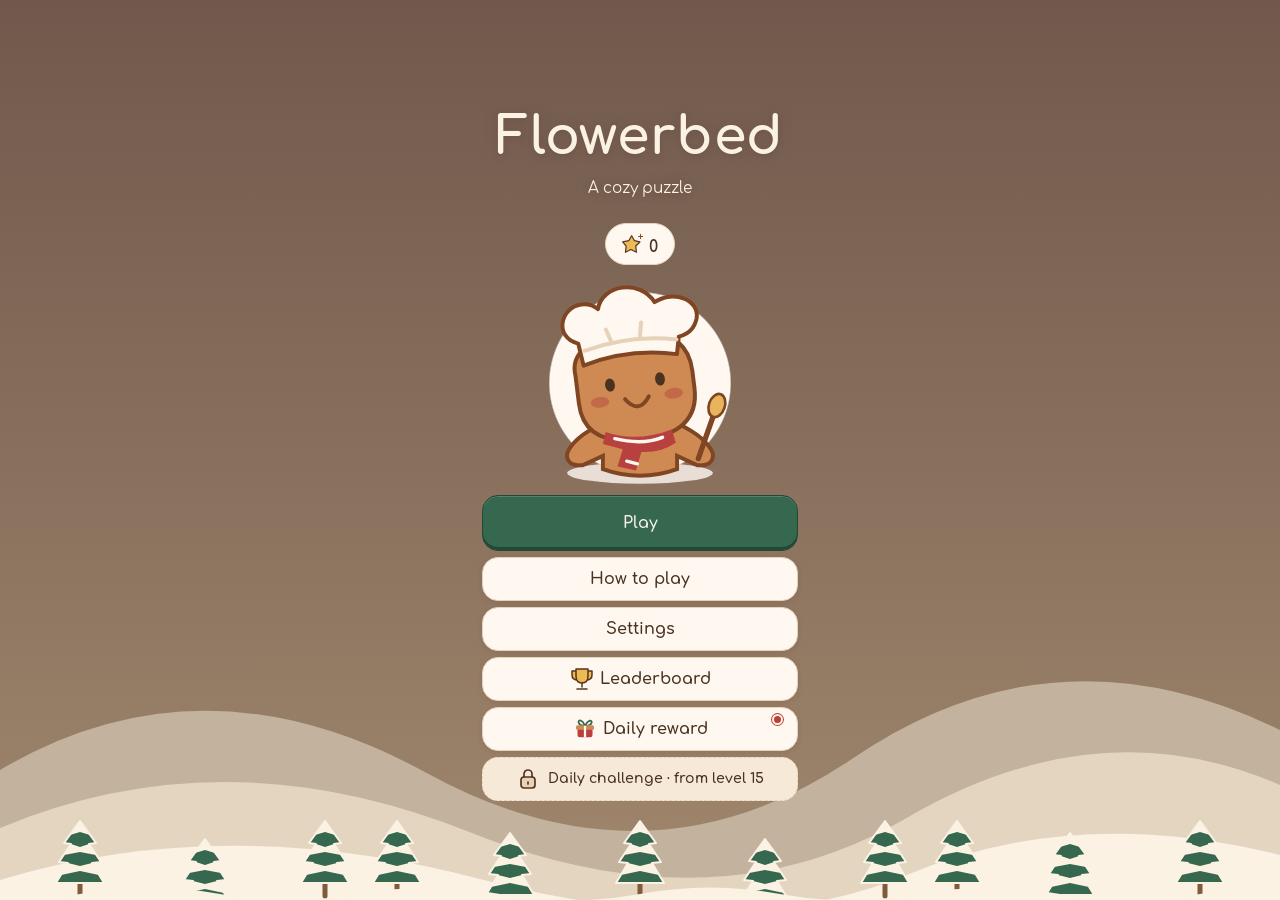
==== commit 20a60e6e: "Add English localization" ====
--- a/index.html
+++ b/index.html
@@ -3,12 +3,13 @@
 <head>
 <meta charset="utf-8">
 <meta name="viewport" content="width=device-width, initial-scale=1, maximum-scale=1, user-scalable=no, viewport-fit=cover">
+<meta name="description" content="«Клумба» — уютная головоломка о цветах и садовых клумбах с зимним пряничным оформлением. Сажайте цветы по правилам, собирайте звёзды и проходите ежедневные испытания.">
 <title>Клумба: цветочная головоломка</title>
-<link rel="stylesheet" href="css/style.css?v=20261118-1413">
-<link rel="stylesheet" href="css/winter-ornaments.css?v=20261118-1413">
-<link rel="stylesheet" href="css/winter-popups.css?v=20261118-1413">
-<link rel="stylesheet" href="css/daily-gift.css?v=20261118-1413">
-<link rel="stylesheet" href="css/winter-win.css?v=20261118-1413">
+<link rel="stylesheet" href="css/style.css?v=20261120-1410">
+<link rel="stylesheet" href="css/winter-ornaments.css?v=20261120-1410">
+<link rel="stylesheet" href="css/winter-popups.css?v=20261120-1410">
+<link rel="stylesheet" href="css/daily-gift.css?v=20261120-1410">
+<link rel="stylesheet" href="css/winter-win.css?v=20261120-1410">
 </head>
 <body>
 <div id="app">
@@ -299,27 +300,29 @@
   </div>
 </div>
 <script src="/sdk.js"></script>
-<script src="js/i18n.js?v=20261118-1413"></script>
-<script src="js/platform.js?v=20261118-1413"></script>
-<script src="js/audio.js?v=20261118-1413"></script>
-<script src="js/themes.js?v=20261118-1413"></script>
-<script src="js/rng.js?v=20261118-1413"></script>
-<script src="js/grid.js?v=20261118-1413"></script>
-<script src="js/rules.js?v=20261118-1413"></script>
-<script src="js/solver.js?v=20261118-1413"></script>
-<script src="js/generator.js?v=20261118-1413"></script>
-<script src="js/levelstart.js?v=20261118-1413"></script>
-<script src="js/helpers.js?v=20261118-1413"></script>
-<script src="js/state.js?v=20261118-1413"></script>
-<script src="js/menu.js?v=20261118-1413"></script>
-<script src="js/checkin.js?v=20261118-1413"></script>
-<script src="js/daily-challenge.js?v=20261118-1413"></script>
-<script src="js/yandex.js?v=20261118-1413"></script>
-<script src="js/router.js?v=20261118-1413"></script>
-<script src="js/render.js?v=20261118-1413"></script>
-<script src="js/input.js?v=20261118-1413"></script>
-<script src="js/tutorial.js?v=20261118-1413"></script>
-<script src="js/zoomguard.js?v=20261118-1413"></script>
-<script src="js/main.js?v=20261118-1413"></script>
+<script src="js/i18n.js?v=20261120-1410"></script>
+<script src="js/platform.js?v=20261120-1410"></script>
+<script src="js/audio.js?v=20261120-1410"></script>
+<script src="js/themes.js?v=20261120-1410"></script>
+<script src="js/rng.js?v=20261120-1410"></script>
+<script src="js/grid.js?v=20261120-1410"></script>
+<script src="js/rules.js?v=20261120-1410"></script>
+<script src="js/solver.js?v=20261120-1410"></script>
+<script src="js/generator.js?v=20261120-1410"></script>
+<script src="js/levelstart.js?v=20261120-1410"></script>
+<script src="js/helpers.js?v=20261120-1410"></script>
+<script src="js/platform-yandex.js?v=20261120-1410"></script>
+<script src="js/platform-adapter.js?v=20261120-1410"></script>
+<script src="js/cloudsave.js?v=20261120-1410"></script>
+<script src="js/state.js?v=20261120-1410"></script>
+<script src="js/menu.js?v=20261120-1410"></script>
+<script src="js/checkin.js?v=20261120-1410"></script>
+<script src="js/daily-challenge.js?v=20261120-1410"></script>
+<script src="js/router.js?v=20261120-1410"></script>
+<script src="js/render.js?v=20261120-1410"></script>
+<script src="js/input.js?v=20261120-1410"></script>
+<script src="js/tutorial.js?v=20261120-1410"></script>
+<script src="js/zoomguard.js?v=20261120-1410"></script>
+<script src="js/main.js?v=20261120-1410"></script>
 </body>
 </html>
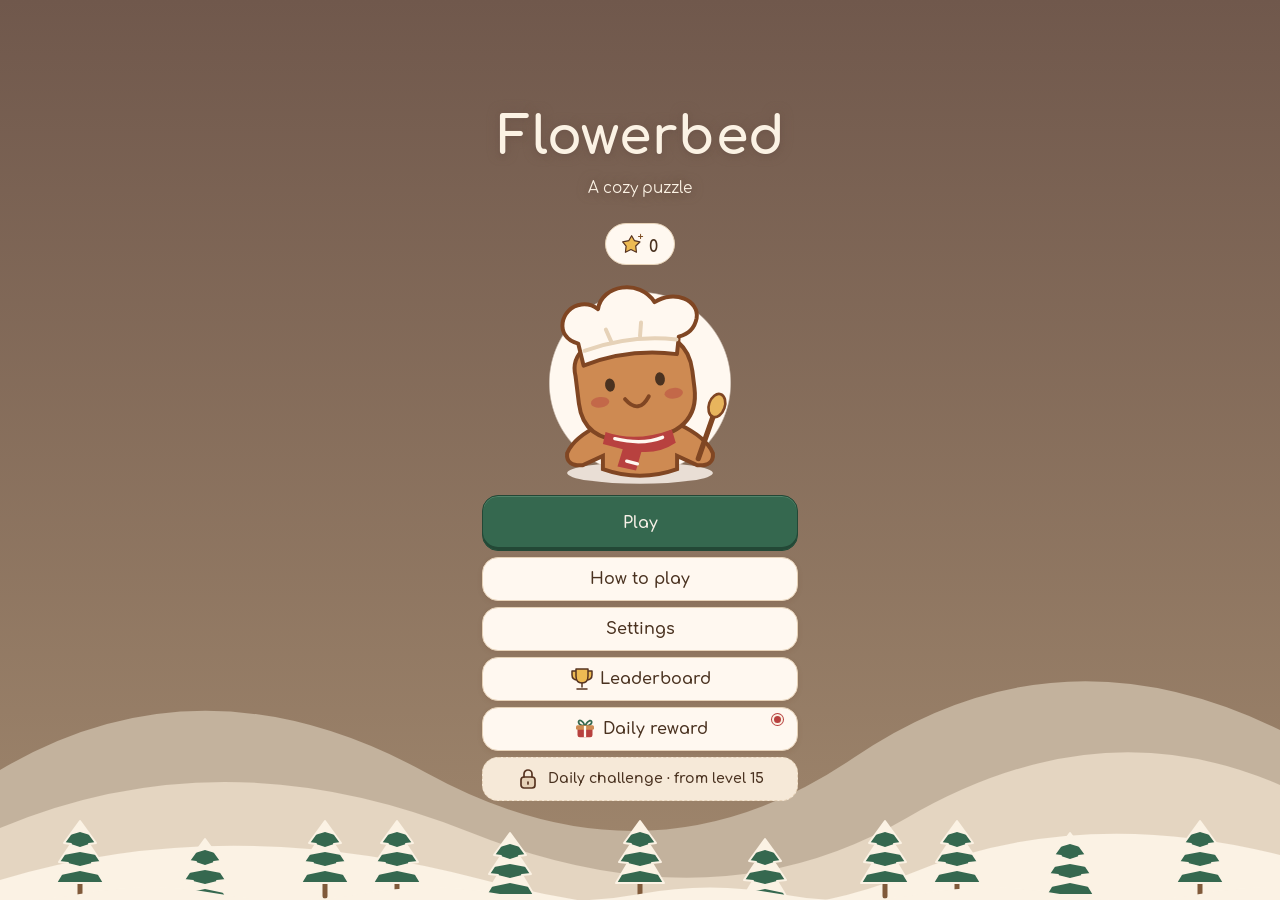
==== commit 38641e17: "Stamp asset version" ====
--- a/index.html
+++ b/index.html
@@ -5,11 +5,11 @@
 <meta name="viewport" content="width=device-width, initial-scale=1, maximum-scale=1, user-scalable=no, viewport-fit=cover">
 <meta name="description" content="«Клумба» — уютная головоломка о цветах и садовых клумбах с зимним пряничным оформлением. Сажайте цветы по правилам, собирайте звёзды и проходите ежедневные испытания.">
 <title>Клумба: цветочная головоломка</title>
-<link rel="stylesheet" href="css/style.css?v=20261120-1410">
-<link rel="stylesheet" href="css/winter-ornaments.css?v=20261120-1410">
-<link rel="stylesheet" href="css/winter-popups.css?v=20261120-1410">
-<link rel="stylesheet" href="css/daily-gift.css?v=20261120-1410">
-<link rel="stylesheet" href="css/winter-win.css?v=20261120-1410">
+<link rel="stylesheet" href="css/style.css?v=20261120-1605">
+<link rel="stylesheet" href="css/winter-ornaments.css?v=20261120-1605">
+<link rel="stylesheet" href="css/winter-popups.css?v=20261120-1605">
+<link rel="stylesheet" href="css/daily-gift.css?v=20261120-1605">
+<link rel="stylesheet" href="css/winter-win.css?v=20261120-1605">
 </head>
 <body>
 <div id="app">
@@ -300,29 +300,29 @@
   </div>
 </div>
 <script src="/sdk.js"></script>
-<script src="js/i18n.js?v=20261120-1410"></script>
-<script src="js/platform.js?v=20261120-1410"></script>
-<script src="js/audio.js?v=20261120-1410"></script>
-<script src="js/themes.js?v=20261120-1410"></script>
-<script src="js/rng.js?v=20261120-1410"></script>
-<script src="js/grid.js?v=20261120-1410"></script>
-<script src="js/rules.js?v=20261120-1410"></script>
-<script src="js/solver.js?v=20261120-1410"></script>
-<script src="js/generator.js?v=20261120-1410"></script>
-<script src="js/levelstart.js?v=20261120-1410"></script>
-<script src="js/helpers.js?v=20261120-1410"></script>
-<script src="js/platform-yandex.js?v=20261120-1410"></script>
-<script src="js/platform-adapter.js?v=20261120-1410"></script>
-<script src="js/cloudsave.js?v=20261120-1410"></script>
-<script src="js/state.js?v=20261120-1410"></script>
-<script src="js/menu.js?v=20261120-1410"></script>
-<script src="js/checkin.js?v=20261120-1410"></script>
-<script src="js/daily-challenge.js?v=20261120-1410"></script>
-<script src="js/router.js?v=20261120-1410"></script>
-<script src="js/render.js?v=20261120-1410"></script>
-<script src="js/input.js?v=20261120-1410"></script>
-<script src="js/tutorial.js?v=20261120-1410"></script>
-<script src="js/zoomguard.js?v=20261120-1410"></script>
-<script src="js/main.js?v=20261120-1410"></script>
+<script src="js/i18n.js?v=20261120-1605"></script>
+<script src="js/platform.js?v=20261120-1605"></script>
+<script src="js/audio.js?v=20261120-1605"></script>
+<script src="js/themes.js?v=20261120-1605"></script>
+<script src="js/rng.js?v=20261120-1605"></script>
+<script src="js/grid.js?v=20261120-1605"></script>
+<script src="js/rules.js?v=20261120-1605"></script>
+<script src="js/solver.js?v=20261120-1605"></script>
+<script src="js/generator.js?v=20261120-1605"></script>
+<script src="js/levelstart.js?v=20261120-1605"></script>
+<script src="js/helpers.js?v=20261120-1605"></script>
+<script src="js/platform-yandex.js?v=20261120-1605"></script>
+<script src="js/platform-adapter.js?v=20261120-1605"></script>
+<script src="js/cloudsave.js?v=20261120-1605"></script>
+<script src="js/state.js?v=20261120-1605"></script>
+<script src="js/menu.js?v=20261120-1605"></script>
+<script src="js/checkin.js?v=20261120-1605"></script>
+<script src="js/daily-challenge.js?v=20261120-1605"></script>
+<script src="js/router.js?v=20261120-1605"></script>
+<script src="js/render.js?v=20261120-1605"></script>
+<script src="js/input.js?v=20261120-1605"></script>
+<script src="js/tutorial.js?v=20261120-1605"></script>
+<script src="js/zoomguard.js?v=20261120-1605"></script>
+<script src="js/main.js?v=20261120-1605"></script>
 </body>
 </html>
--- a/css/winter-popups.css
+++ b/css/winter-popups.css
@@ -401,3 +401,148 @@
   width: min(100cqw, 100cqh) !important;
   height: min(100cqw, 100cqh) !important;
 }
+
+/* RU/EN layout: settings controls and wrapping use intrinsic text widths. */
+:root {
+  --locale-control-gap: 6px;
+  --locale-control-padding: 10px;
+  --locale-label-size: .875rem;
+  --locale-row-gap: 8px;
+}
+.settings-card .setting-lang {
+  min-height: var(--winter-touch);
+}
+.lang-switch {
+  display: flex;
+  flex: none;
+  flex-wrap: wrap;
+  gap: var(--locale-control-gap);
+}
+.overlay-card .lang-switch button.lang-option {
+  min-width: var(--winter-touch);
+  min-height: var(--winter-touch);
+  padding: var(--winter-ui-gap) var(--locale-control-padding);
+  border: var(--winter-plaque-rule) solid var(--panel-border);
+  border-radius: var(--radius-pill);
+  background: var(--panel);
+  color: var(--ink);
+  font-size: var(--locale-label-size);
+}
+.overlay-card .lang-switch button.lang-option.active {
+  background: var(--accent);
+  color: var(--accent-ink);
+}
+html[data-theme="winter"] .winter-plaque .lang-option.active {
+  background: var(--pine);
+  color: var(--snow);
+  border-color: var(--winter-primary-edge);
+}
+.lang-option:focus-visible {
+  outline: var(--winter-focus-width) solid var(--ink);
+  outline-offset: var(--winter-focus-width);
+}
+.settings-card .settings-row {
+  gap: var(--locale-row-gap);
+  min-width: 0;
+}
+.settings-card .settings-row-label {
+  min-width: 0;
+  overflow-wrap: normal;
+  word-break: normal;
+}
+.settings-card :is(.theme-switch, .lang-switch) {
+  max-width: 100%;
+}
+.theme-option, .lang-option {
+  white-space: normal;
+}
+.menu-card :is(button, .menu-title, .menu-subtitle, .menu-total-stars),
+.overlay-card :is(button, h2, p),
+.rules-bar .rule-text {
+  max-width: 100%;
+  white-space: normal;
+  overflow-wrap: normal;
+  word-break: normal;
+}
+.menu-card button {
+  height: auto;
+  min-height: var(--winter-touch);
+}
+.topbar-center, .topbar-right, .pill {
+  min-width: 0;
+}
+.level-pill, .score-pill { text-align: center; overflow-wrap: anywhere; }
+.settings-card .theme-option { min-height: var(--winter-touch); }
+html[data-theme="garden"] .settings-card {
+  width: min(100%, var(--winter-plaque-width));
+  max-width: var(--winter-plaque-width);
+  max-height: 100%;
+  overflow: auto;
+  padding: var(--winter-plaque-padding);
+}
+html[data-theme="garden"] .settings-card .toggle-switch {
+  min-height: var(--winter-touch);
+}
+html[data-theme="garden"] .settings-card .overlay-close-button {
+  min-height: var(--winter-touch);
+  min-width: var(--winter-touch);
+}
+html[data-theme="garden"] .settings-card h2 {
+  padding-inline: var(--winter-touch);
+}
+.rules-bar.popup-mode .rule-text { display: block; }
+
+
+:root { --locale-rules-width: 380px; --locale-rules-diagram: 44px; }
+.rules-bar.popup-mode {
+  flex-direction: column;
+  flex-wrap: nowrap;
+  align-items: center;
+  justify-content: flex-start;
+  align-content: normal;
+  overflow: auto;
+  gap: var(--locale-row-gap);
+  padding: calc(var(--winter-touch) + var(--winter-plaque-margin)) var(--winter-plaque-margin) var(--winter-plaque-margin);
+}
+.rules-bar.popup-mode .rules-popup-title {
+  display: block;
+  flex-basis: auto;
+  width: 100%;
+}
+.rules-bar.popup-mode .rules-popup-close {
+  display: flex;
+  align-items: center;
+  justify-content: center;
+  width: var(--winter-touch);
+  height: var(--winter-touch);
+}
+.rules-bar.popup-mode .rule-card {
+  flex: none;
+  width: 100%;
+  max-width: var(--locale-rules-width);
+  min-height: var(--winter-touch);
+}
+.rules-bar.popup-mode .rule-diagram {
+  width: var(--locale-rules-diagram);
+  height: var(--locale-rules-diagram);
+}
+
+:root { --locale-landscape-title: clamp(1.75rem, 4vw, 2.25rem); }
+@media (orientation: landscape) and (max-height: 500px) {
+  html[data-theme="winter"] .menu-title {
+    font-size: var(--locale-landscape-title);
+  }
+}
+
+:root { --locale-rule-text: .6875rem; }
+.rules-bar:not(.popup-mode) .rule-card {
+  flex-direction: column;
+  text-align: center;
+  gap: var(--winter-compact-gap);
+  padding: var(--winter-rule-padding);
+}
+.rules-bar:not(.popup-mode) .rule-text {
+  display: block;
+  width: 100%;
+  font-size: var(--locale-rule-text);
+}
